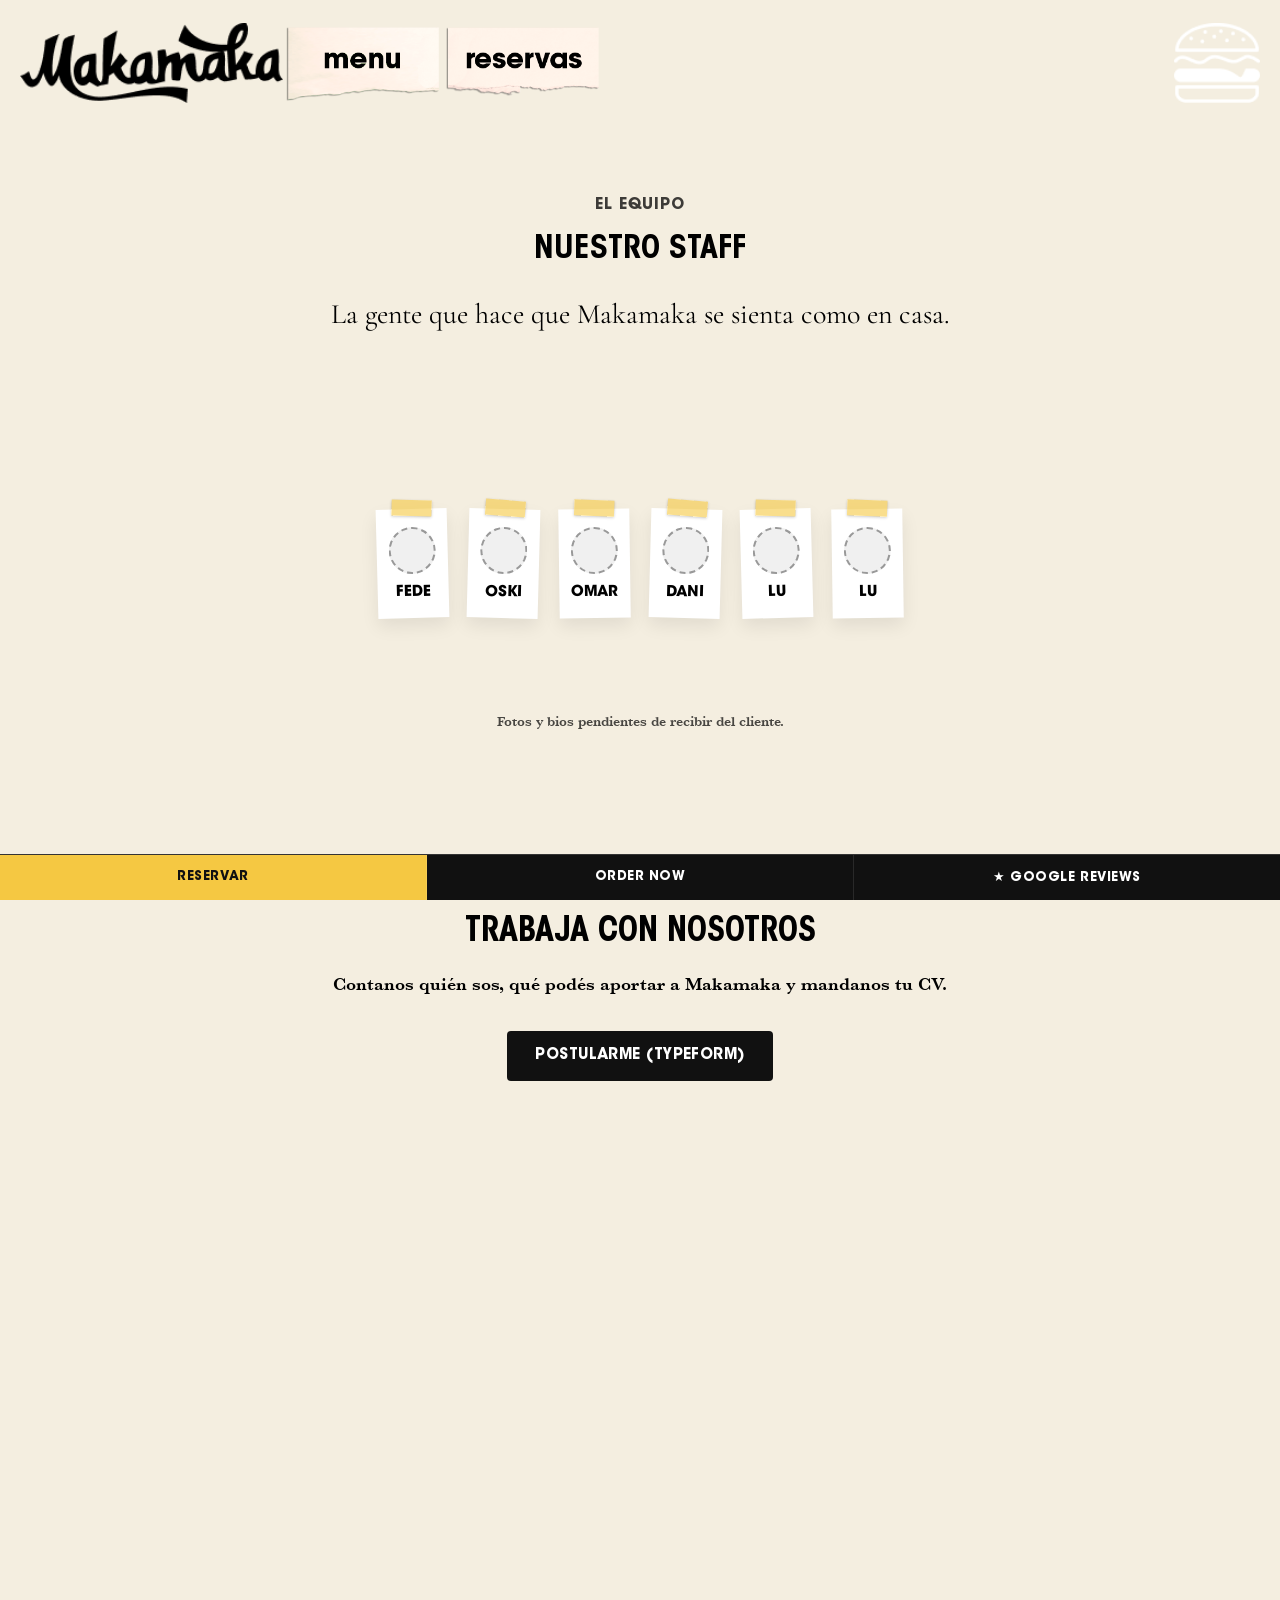
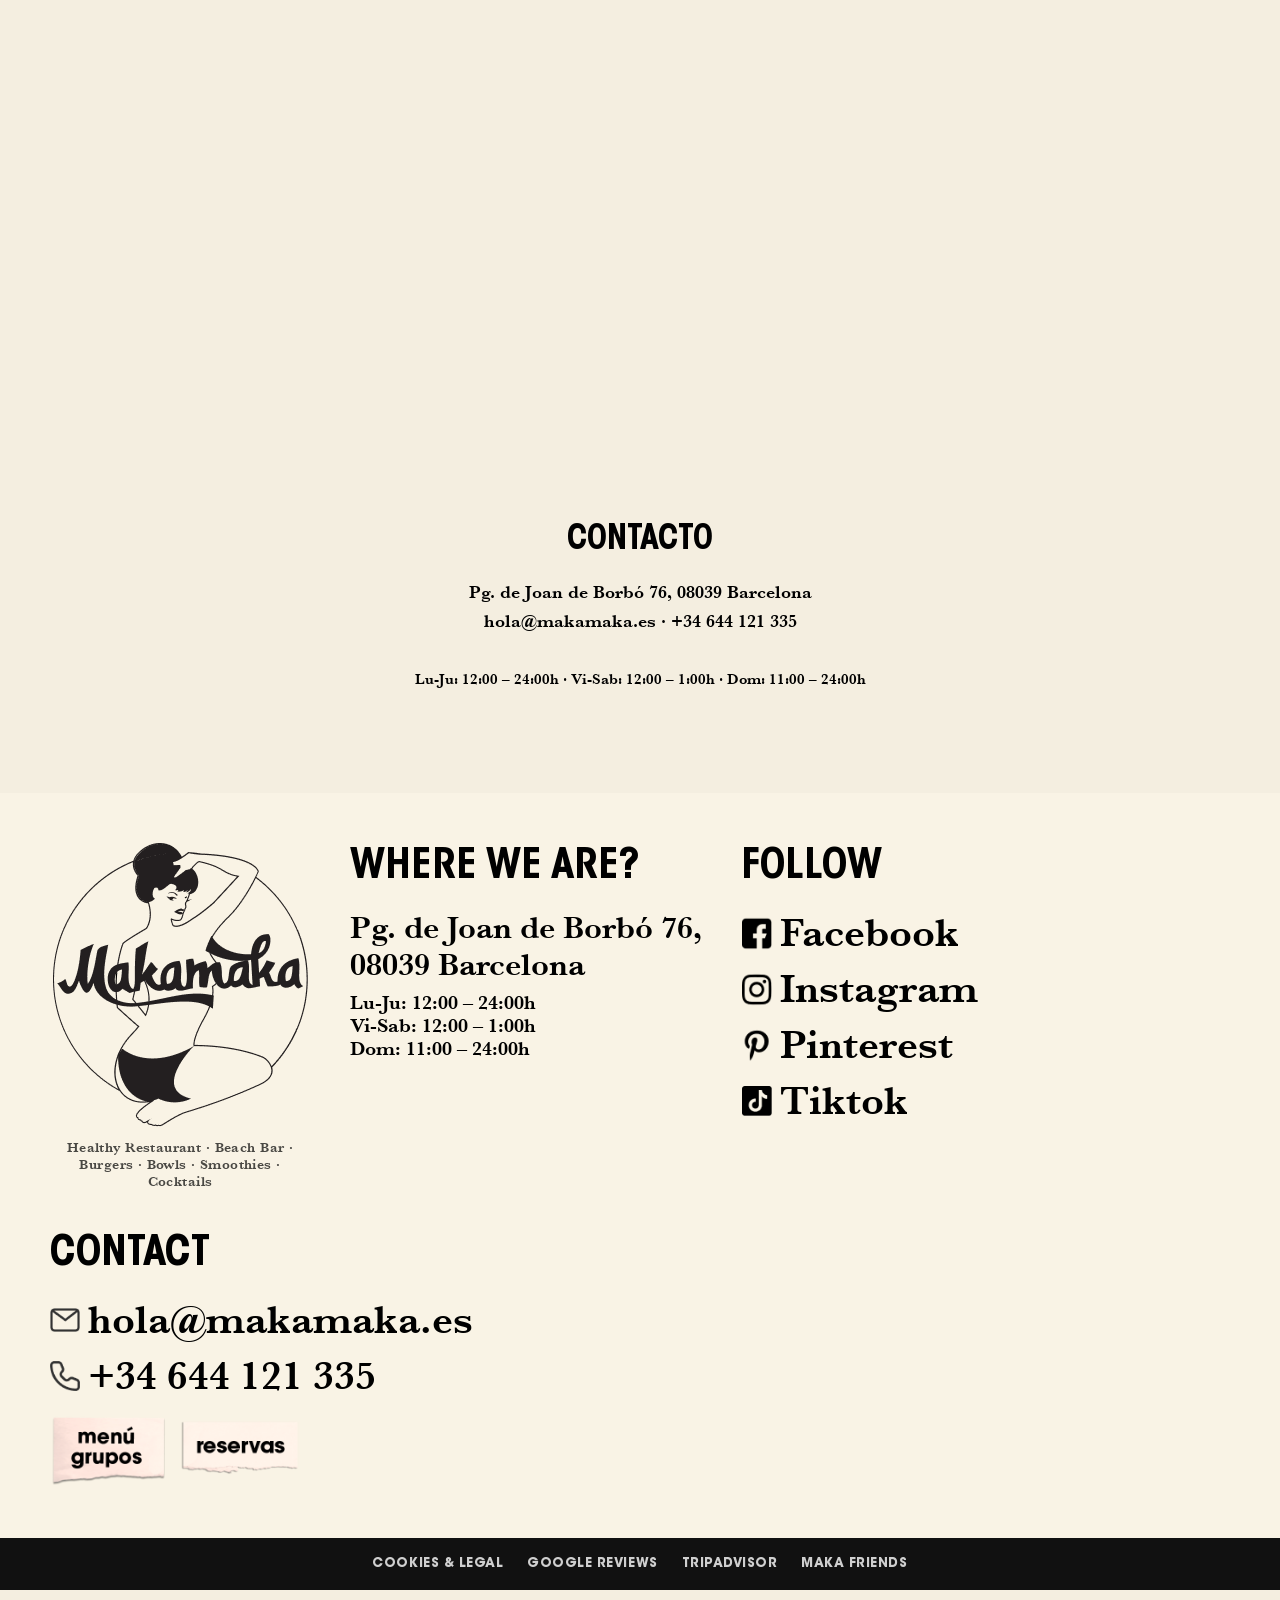
==== institucional/index.html @ 4b8c112d "Reorganiza assets desde estructura WordPress a estructura HTML/CSS/JS plana Renombra y reubica fuent" ====
<!doctype html>
<html lang="es">
<head>
  <meta charset="UTF-8">
  <meta name="viewport" content="width=device-width, initial-scale=1">
  <title>Institucional – Equipo, ubicación y contacto · Makamaka Beach Burger Café</title>
  <meta name="description" content="Conocé al equipo de Makamaka, cómo llegar a nuestro beach bar en la Barceloneta, cómo contactarnos y cómo sumarte al equipo.">
  <meta name="robots" content="index, follow, max-image-preview:large">
  <meta name="theme-color" content="#f5c842">

  <link rel="icon" href="/assets/images/favicon-150.png" sizes="32x32">
  <link rel="icon" href="/assets/images/favicon-300.png" sizes="192x192">
  <link rel="apple-touch-icon" href="/assets/images/favicon-300.png">

  <link rel="stylesheet" href="/assets/fonts/cormorant-garamond.css">
  <link rel="stylesheet" href="/style.css">
</head>

<body class="has-sticky-cta">

  <a href="#main" class="skip-to-content">Ir al contenido principal</a>
  <div id="scroll-progress" role="progressbar" aria-hidden="true"></div>

  <!-- ── HEADER ── -->
  <header class="site-header" id="site-header" role="banner">
    <div class="header-inner">
      <div class="header-left">
        <a href="/" class="header-logo-link" aria-label="Makamaka Beach Burger Café – Inicio">
          <img src="/assets/images/logo-white.png" alt="Makamaka Beach Burger Café" class="invert">
        </a>
        <a href="/menu/menu-5/" class="header-nav-btn desktop-only" aria-label="Ver carta / menú">
          <img src="/assets/images/button-menu.png" alt="Ver carta / menú">
        </a>
        <a href="https://www.covermanager.com/reservation/module_restaurant/restaurante-makamaka/spanish" class="header-nav-btn desktop-only" aria-label="Reservar mesa">
          <img src="/assets/images/button-reservas.png" alt="Reservar mesa">
        </a>
      </div>
      <a href="#" id="open-menu" class="hamburger-btn" aria-label="Abrir menú" aria-controls="off-canvas-menu" aria-expanded="false">
        <img src="/assets/images/icon-hamburger-menu.png" alt="" class="invert">
      </a>
    </div>
  </header>

  <!-- ── OFF-CANVAS MENU ── -->
  <div id="off-canvas-menu" class="off-canvas" aria-hidden="true" aria-label="Menú" aria-modal="true" role="dialog">
    <div class="off-canvas-overlay"></div>
    <div class="off-canvas-content">
      <button id="close-menu" class="off-canvas-close" aria-label="Cerrar menú">
        <svg aria-hidden="true" viewBox="0 0 448 512" xmlns="http://www.w3.org/2000/svg">
          <path d="M416 208H272V64c0-17.67-14.33-32-32-32h-32c-17.67 0-32 14.33-32 32v144H32c-17.67 0-32 14.33-32 32v32c0 17.67 14.33 32 32 32h144v144c0 17.67 14.33 32 32 32h32c17.67 0 32-14.33 32-32V304h144c17.67 0 32-14.33 32-32v-32c0-17.67-14.33-32-32-32z"/>
        </svg>
      </button>

      <a href="/#menu" class="off-canvas-item">
        <img src="/assets/images/icon-menu.png" alt="Menú" class="menu-anim">
      </a>
      <a href="/juego/index.html" class="off-canvas-item other-item">
        <img src="/assets/images/icon-friends.png" alt="Friends & Events">
      </a>
      <a href="#" class="off-canvas-item where-item">
        <img src="/assets/images/icon-where.png" alt="Dónde estamos" class="where-anim">
      </a>
      <a href="https://form.typeform.com/to/Pw3wb1Cf" target="_blank" rel="noopener" class="off-canvas-item other-item">
        <img src="/assets/images/icon-family.png" alt="Únete a la familia">
      </a>
      <a href="#" id="open-video" class="off-canvas-item other-item">
        <img src="/assets/images/icon-camera.png" alt="Ver vídeo">
      </a>

      <nav class="off-canvas-textlinks" aria-label="Más secciones">
        <a href="/#grupos" class="off-canvas-textlink">Grupos</a>
        <a href="/maka-friends/index.html" class="off-canvas-textlink">Maka Friends</a>
        <a href="/maka-friends/index.html#blog" class="off-canvas-textlink">Blog</a>
        <a href="/institucional/index.html" class="off-canvas-textlink">Institucional</a>
        <a href="https://glovoapp.com/es/es/barcelona/" target="_blank" rel="noopener" class="off-canvas-textlink">Order Now</a>
        <span class="off-canvas-textlink is-disabled" aria-disabled="true">Shop (próximamente)</span>
      </nav>
    </div>
  </div>

  <main id="main">

    <!-- ── STAFF ── -->
    <section class="section-intro" id="staff" aria-label="Nuestro staff" style="padding-top:180px;">
      <p class="intro-tagline" style="margin-bottom:1rem;">El equipo</p>
      <h1 class="story-heading" style="margin-bottom:1.5rem;">NUESTRO STAFF</h1>
      <p class="intro-text">La gente que hace que Makamaka se sienta como en casa.</p>
    </section>

    <section class="section-story" aria-label="Fotogalería de staff">
      <div class="staff-grid">
        <div class="staff-card"><div class="staff-photo"></div><strong>Fede</strong></div>
        <div class="staff-card"><div class="staff-photo"></div><strong>Oski</strong></div>
        <div class="staff-card"><div class="staff-photo"></div><strong>Omar</strong></div>
        <div class="staff-card"><div class="staff-photo"></div><strong>Dani</strong></div>
        <div class="staff-card"><div class="staff-photo"></div><strong>Lu</strong></div>
        <div class="staff-card"><div class="staff-photo"></div><strong>Lu</strong></div>
      </div>
      <p class="story-text" style="margin-top:2rem; font-size:14px; opacity:0.7;">Fotos y bios pendientes de recibir del cliente.</p>
    </section>

    <!-- ── TRABAJA CON NOSOTROS ── -->
    <section class="section-grupos" id="trabaja-con-nosotros" aria-label="Trabaja con nosotros">
      <h2 class="grupos-heading">TRABAJA CON NOSOTROS</h2>
      <p class="grupos-text">Contanos quién sos, qué podés aportar a Makamaka y mandanos tu CV.</p>
      <div class="grupos-actions">
        <a href="https://form.typeform.com/to/Pw3wb1Cf" target="_blank" rel="noopener" class="grupos-btn">Postularme (Typeform)</a>
      </div>
    </section>

    <!-- ── LOCALIZACIÓN ── -->
    <a
      class="section-map"
      href="https://maps.app.goo.gl/va5jCDSNcbdHHJvQ6"
      target="_blank"
      rel="noopener"
      aria-label="Ver Makamaka en Google Maps"
    ></a>

    <!-- ── CONTACTO ── -->
    <section class="section-grupos" id="contacto" aria-label="Contacto">
      <h2 class="grupos-heading">CONTACTO</h2>
      <p class="grupos-text">
        Pg. de Joan de Borbó 76, 08039 Barcelona<br>
        hola@makamaka.es · +34 644 121 335
      </p>
      <p class="grupos-text" style="font-size:15px;">
        <b>Lu-Ju:</b> 12:00 – 24:00h · <b>Vi-Sab:</b> 12:00 – 1:00h · <b>Dom:</b> 11:00 – 24:00h
      </p>
    </section>

  </main>

  <!-- ── FOOTER ── -->
  <footer class="site-footer" id="footer" role="contentinfo">
    <div class="footer-logo-col">
      <img src="/assets/images/logo-mobile.png" alt="Makamaka Beach Burger Café" width="255" height="284">
      <p class="footer-tagline">Healthy Restaurant · Beach Bar · Burgers · Bowls · Smoothies · Cocktails</p>
    </div>

    <div class="footer-col">
      <h2 class="footer-heading">WHERE WE ARE?</h2>
      <address class="footer-address" style="font-style:normal;">
        <strong>Pg. de Joan de Borbó 76,<br>08039 Barcelona</strong>
      </address>
      <p class="footer-hours">
        <b>Lu-Ju:</b> 12:00 – 24:00h<br>
        <b>Vi-Sab:</b> 12:00 – 1:00h<br>
        <b>Dom:</b> 11:00 – 24:00h
      </p>
    </div>

    <div class="footer-col">
      <h2 class="footer-heading">FOLLOW</h2>
      <div class="social-link">
        <a href="https://www.facebook.com/MakamakaBcn" target="_blank" rel="noopener">
          <img src="/assets/images/icon-facebook.png" alt="Facebook" width="30"> Facebook
        </a>
      </div>
      <div class="social-link">
        <a href="https://www.instagram.com/makamakabcn/?hl=es" target="_blank" rel="noopener">
          <img src="/assets/images/icon-instagram.png" alt="Instagram" width="30"> Instagram
        </a>
      </div>
      <div class="social-link">
        <a href="https://www.pinterest.es/makamakabarcelona/" target="_blank" rel="noopener">
          <img src="/assets/images/icon-pinterest.png" alt="Pinterest" width="30"> Pinterest
        </a>
      </div>
      <div class="social-link">
        <a href="https://tiktok.com/@makamakabcn" target="_blank" rel="noopener">
          <img src="/assets/images/icon-tiktok.png" alt="TikTok" width="30"> Tiktok
        </a>
      </div>
    </div>

    <div class="footer-col">
      <h2 class="footer-heading">CONTACT</h2>
      <div class="contact-item">
        <img src="/assets/images/icon-mail.png" alt="" width="30"> hola@makamaka.es
      </div>
      <div class="contact-item">
        <img src="/assets/images/icon-phone.png" alt="" width="30"> +34 644 121 335
      </div>
      <div class="footer-cta-row">
        <a href="/assets/docs/menu-grupos-2026-summer.pdf" target="_blank" rel="noopener" aria-label="Menú para grupos">
          <img src="/assets/images/button-group-menu.png" alt="Menú para grupos">
        </a>
        <a href="https://www.covermanager.com/reservation/module_restaurant/restaurante-makamaka/spanish" aria-label="Reservar mesa">
          <img src="/assets/images/button-reservas.png" alt="Reservar mesa">
        </a>
      </div>
    </div>
  </footer>

  <div class="footer-bar">
    <a href="/legal/index.html" class="footer-bar-link">Cookies &amp; Legal</a>
    <a href="https://maps.app.goo.gl/va5jCDSNcbdHHJvQ6" target="_blank" rel="noopener" class="footer-bar-link">Google Reviews</a>
    <a href="https://www.tripadvisor.es/Search?q=Makamaka%20Beach%20Burger%20Cafe%20Barcelona" target="_blank" rel="noopener" class="footer-bar-link">TripAdvisor</a>
    <a href="/maka-friends/index.html" class="footer-bar-link">Maka Friends</a>
  </div>

  <!-- ── VIDEO POPUP ── -->
  <div id="video-popup" class="video-popup" aria-hidden="true" role="dialog" aria-label="Vídeo Makamaka" aria-modal="true">
    <div class="video-popup-overlay"></div>
    <div class="video-popup-content">
      <button id="close-video" class="video-popup-close" aria-label="Cerrar vídeo">×</button>
      <video
        src="/assets/video/intro-clip-mobile.mp4"
        muted
        controls
        controlsList="nodownload"
      ></video>
    </div>
  </div>

  <!-- ── STICKY ACTION BAR ── -->
  <div class="sticky-cta-bar" role="complementary" aria-label="Acciones rápidas">
    <a href="https://www.covermanager.com/reservation/module_restaurant/restaurante-makamaka/spanish" class="sticky-cta-item sticky-cta-primary">Reservar</a>
    <a href="https://glovoapp.com/es/es/barcelona/" target="_blank" rel="noopener" class="sticky-cta-item">Order Now</a>
    <a href="https://maps.app.goo.gl/va5jCDSNcbdHHJvQ6" target="_blank" rel="noopener" class="sticky-cta-item">★ Google Reviews</a>
  </div>

  <script src="https://cdnjs.cloudflare.com/ajax/libs/gsap/3.12.2/gsap.min.js"></script>
  <script src="/main.js"></script>

</body>
</html>
---- assets/fonts/cormorant-garamond.css ----
/* cyrillic-ext */
@font-face {
  font-family: 'Cormorant Garamond';
  font-style: italic;
  font-weight: 300;
  font-display: swap;
  src: url(cormorant-garamond-italic-cyrillic-ext.woff2) format('woff2');
  unicode-range: U+0460-052F, U+1C80-1C8A, U+20B4, U+2DE0-2DFF, U+A640-A69F, U+FE2E-FE2F;
}
/* cyrillic */
@font-face {
  font-family: 'Cormorant Garamond';
  font-style: italic;
  font-weight: 300;
  font-display: swap;
  src: url(cormorant-garamond-italic-cyrillic.woff2) format('woff2');
  unicode-range: U+0301, U+0400-045F, U+0490-0491, U+04B0-04B1, U+2116;
}
/* vietnamese */
@font-face {
  font-family: 'Cormorant Garamond';
  font-style: italic;
  font-weight: 300;
  font-display: swap;
  src: url(cormorant-garamond-italic-vietnamese.woff2) format('woff2');
  unicode-range: U+0102-0103, U+0110-0111, U+0128-0129, U+0168-0169, U+01A0-01A1, U+01AF-01B0, U+0300-0301, U+0303-0304, U+0308-0309, U+0323, U+0329, U+1EA0-1EF9, U+20AB;
}
/* latin-ext */
@font-face {
  font-family: 'Cormorant Garamond';
  font-style: italic;
  font-weight: 300;
  font-display: swap;
  src: url(cormorant-garamond-italic-latin-ext.woff2) format('woff2');
  unicode-range: U+0100-02BA, U+02BD-02C5, U+02C7-02CC, U+02CE-02D7, U+02DD-02FF, U+0304, U+0308, U+0329, U+1D00-1DBF, U+1E00-1E9F, U+1EF2-1EFF, U+2020, U+20A0-20AB, U+20AD-20C0, U+2113, U+2C60-2C7F, U+A720-A7FF;
}
/* latin */
@font-face {
  font-family: 'Cormorant Garamond';
  font-style: italic;
  font-weight: 300;
  font-display: swap;
  src: url(cormorant-garamond-italic-latin.woff2) format('woff2');
  unicode-range: U+0000-00FF, U+0131, U+0152-0153, U+02BB-02BC, U+02C6, U+02DA, U+02DC, U+0304, U+0308, U+0329, U+2000-206F, U+20AC, U+2122, U+2191, U+2193, U+2212, U+2215, U+FEFF, U+FFFD;
}
/* cyrillic-ext */
@font-face {
  font-family: 'Cormorant Garamond';
  font-style: italic;
  font-weight: 400;
  font-display: swap;
  src: url(cormorant-garamond-italic-cyrillic-ext.woff2) format('woff2');
  unicode-range: U+0460-052F, U+1C80-1C8A, U+20B4, U+2DE0-2DFF, U+A640-A69F, U+FE2E-FE2F;
}
/* cyrillic */
@font-face {
  font-family: 'Cormorant Garamond';
  font-style: italic;
  font-weight: 400;
  font-display: swap;
  src: url(cormorant-garamond-italic-cyrillic.woff2) format('woff2');
  unicode-range: U+0301, U+0400-045F, U+0490-0491, U+04B0-04B1, U+2116;
}
/* vietnamese */
@font-face {
  font-family: 'Cormorant Garamond';
  font-style: italic;
  font-weight: 400;
  font-display: swap;
  src: url(cormorant-garamond-italic-vietnamese.woff2) format('woff2');
  unicode-range: U+0102-0103, U+0110-0111, U+0128-0129, U+0168-0169, U+01A0-01A1, U+01AF-01B0, U+0300-0301, U+0303-0304, U+0308-0309, U+0323, U+0329, U+1EA0-1EF9, U+20AB;
}
/* latin-ext */
@font-face {
  font-family: 'Cormorant Garamond';
  font-style: italic;
  font-weight: 400;
  font-display: swap;
  src: url(cormorant-garamond-italic-latin-ext.woff2) format('woff2');
  unicode-range: U+0100-02BA, U+02BD-02C5, U+02C7-02CC, U+02CE-02D7, U+02DD-02FF, U+0304, U+0308, U+0329, U+1D00-1DBF, U+1E00-1E9F, U+1EF2-1EFF, U+2020, U+20A0-20AB, U+20AD-20C0, U+2113, U+2C60-2C7F, U+A720-A7FF;
}
/* latin */
@font-face {
  font-family: 'Cormorant Garamond';
  font-style: italic;
  font-weight: 400;
  font-display: swap;
  src: url(cormorant-garamond-italic-latin.woff2) format('woff2');
  unicode-range: U+0000-00FF, U+0131, U+0152-0153, U+02BB-02BC, U+02C6, U+02DA, U+02DC, U+0304, U+0308, U+0329, U+2000-206F, U+20AC, U+2122, U+2191, U+2193, U+2212, U+2215, U+FEFF, U+FFFD;
}
/* cyrillic-ext */
@font-face {
  font-family: 'Cormorant Garamond';
  font-style: italic;
  font-weight: 500;
  font-display: swap;
  src: url(cormorant-garamond-italic-cyrillic-ext.woff2) format('woff2');
  unicode-range: U+0460-052F, U+1C80-1C8A, U+20B4, U+2DE0-2DFF, U+A640-A69F, U+FE2E-FE2F;
}
/* cyrillic */
@font-face {
  font-family: 'Cormorant Garamond';
  font-style: italic;
  font-weight: 500;
  font-display: swap;
  src: url(cormorant-garamond-italic-cyrillic.woff2) format('woff2');
  unicode-range: U+0301, U+0400-045F, U+0490-0491, U+04B0-04B1, U+2116;
}
/* vietnamese */
@font-face {
  font-family: 'Cormorant Garamond';
  font-style: italic;
  font-weight: 500;
  font-display: swap;
  src: url(cormorant-garamond-italic-vietnamese.woff2) format('woff2');
  unicode-range: U+0102-0103, U+0110-0111, U+0128-0129, U+0168-0169, U+01A0-01A1, U+01AF-01B0, U+0300-0301, U+0303-0304, U+0308-0309, U+0323, U+0329, U+1EA0-1EF9, U+20AB;
}
/* latin-ext */
@font-face {
  font-family: 'Cormorant Garamond';
  font-style: italic;
  font-weight: 500;
  font-display: swap;
  src: url(cormorant-garamond-italic-latin-ext.woff2) format('woff2');
  unicode-range: U+0100-02BA, U+02BD-02C5, U+02C7-02CC, U+02CE-02D7, U+02DD-02FF, U+0304, U+0308, U+0329, U+1D00-1DBF, U+1E00-1E9F, U+1EF2-1EFF, U+2020, U+20A0-20AB, U+20AD-20C0, U+2113, U+2C60-2C7F, U+A720-A7FF;
}
/* latin */
@font-face {
  font-family: 'Cormorant Garamond';
  font-style: italic;
  font-weight: 500;
  font-display: swap;
  src: url(cormorant-garamond-italic-latin.woff2) format('woff2');
  unicode-range: U+0000-00FF, U+0131, U+0152-0153, U+02BB-02BC, U+02C6, U+02DA, U+02DC, U+0304, U+0308, U+0329, U+2000-206F, U+20AC, U+2122, U+2191, U+2193, U+2212, U+2215, U+FEFF, U+FFFD;
}
/* cyrillic-ext */
@font-face {
  font-family: 'Cormorant Garamond';
  font-style: italic;
  font-weight: 600;
  font-display: swap;
  src: url(cormorant-garamond-italic-cyrillic-ext.woff2) format('woff2');
  unicode-range: U+0460-052F, U+1C80-1C8A, U+20B4, U+2DE0-2DFF, U+A640-A69F, U+FE2E-FE2F;
}
/* cyrillic */
@font-face {
  font-family: 'Cormorant Garamond';
  font-style: italic;
  font-weight: 600;
  font-display: swap;
  src: url(cormorant-garamond-italic-cyrillic.woff2) format('woff2');
  unicode-range: U+0301, U+0400-045F, U+0490-0491, U+04B0-04B1, U+2116;
}
/* vietnamese */
@font-face {
  font-family: 'Cormorant Garamond';
  font-style: italic;
  font-weight: 600;
  font-display: swap;
  src: url(cormorant-garamond-italic-vietnamese.woff2) format('woff2');
  unicode-range: U+0102-0103, U+0110-0111, U+0128-0129, U+0168-0169, U+01A0-01A1, U+01AF-01B0, U+0300-0301, U+0303-0304, U+0308-0309, U+0323, U+0329, U+1EA0-1EF9, U+20AB;
}
/* latin-ext */
@font-face {
  font-family: 'Cormorant Garamond';
  font-style: italic;
  font-weight: 600;
  font-display: swap;
  src: url(cormorant-garamond-italic-latin-ext.woff2) format('woff2');
  unicode-range: U+0100-02BA, U+02BD-02C5, U+02C7-02CC, U+02CE-02D7, U+02DD-02FF, U+0304, U+0308, U+0329, U+1D00-1DBF, U+1E00-1E9F, U+1EF2-1EFF, U+2020, U+20A0-20AB, U+20AD-20C0, U+2113, U+2C60-2C7F, U+A720-A7FF;
}
/* latin */
@font-face {
  font-family: 'Cormorant Garamond';
  font-style: italic;
  font-weight: 600;
  font-display: swap;
  src: url(cormorant-garamond-italic-latin.woff2) format('woff2');
  unicode-range: U+0000-00FF, U+0131, U+0152-0153, U+02BB-02BC, U+02C6, U+02DA, U+02DC, U+0304, U+0308, U+0329, U+2000-206F, U+20AC, U+2122, U+2191, U+2193, U+2212, U+2215, U+FEFF, U+FFFD;
}
/* cyrillic-ext */
@font-face {
  font-family: 'Cormorant Garamond';
  font-style: italic;
  font-weight: 700;
  font-display: swap;
  src: url(cormorant-garamond-italic-cyrillic-ext.woff2) format('woff2');
  unicode-range: U+0460-052F, U+1C80-1C8A, U+20B4, U+2DE0-2DFF, U+A640-A69F, U+FE2E-FE2F;
}
/* cyrillic */
@font-face {
  font-family: 'Cormorant Garamond';
  font-style: italic;
  font-weight: 700;
  font-display: swap;
  src: url(cormorant-garamond-italic-cyrillic.woff2) format('woff2');
  unicode-range: U+0301, U+0400-045F, U+0490-0491, U+04B0-04B1, U+2116;
}
/* vietnamese */
@font-face {
  font-family: 'Cormorant Garamond';
  font-style: italic;
  font-weight: 700;
  font-display: swap;
  src: url(cormorant-garamond-italic-vietnamese.woff2) format('woff2');
  unicode-range: U+0102-0103, U+0110-0111, U+0128-0129, U+0168-0169, U+01A0-01A1, U+01AF-01B0, U+0300-0301, U+0303-0304, U+0308-0309, U+0323, U+0329, U+1EA0-1EF9, U+20AB;
}
/* latin-ext */
@font-face {
  font-family: 'Cormorant Garamond';
  font-style: italic;
  font-weight: 700;
  font-display: swap;
  src: url(cormorant-garamond-italic-latin-ext.woff2) format('woff2');
  unicode-range: U+0100-02BA, U+02BD-02C5, U+02C7-02CC, U+02CE-02D7, U+02DD-02FF, U+0304, U+0308, U+0329, U+1D00-1DBF, U+1E00-1E9F, U+1EF2-1EFF, U+2020, U+20A0-20AB, U+20AD-20C0, U+2113, U+2C60-2C7F, U+A720-A7FF;
}
/* latin */
@font-face {
  font-family: 'Cormorant Garamond';
  font-style: italic;
  font-weight: 700;
  font-display: swap;
  src: url(cormorant-garamond-italic-latin.woff2) format('woff2');
  unicode-range: U+0000-00FF, U+0131, U+0152-0153, U+02BB-02BC, U+02C6, U+02DA, U+02DC, U+0304, U+0308, U+0329, U+2000-206F, U+20AC, U+2122, U+2191, U+2193, U+2212, U+2215, U+FEFF, U+FFFD;
}
/* cyrillic-ext */
@font-face {
  font-family: 'Cormorant Garamond';
  font-style: normal;
  font-weight: 300;
  font-display: swap;
  src: url(cormorant-garamond-normal-cyrillic-ext.woff2) format('woff2');
  unicode-range: U+0460-052F, U+1C80-1C8A, U+20B4, U+2DE0-2DFF, U+A640-A69F, U+FE2E-FE2F;
}
/* cyrillic */
@font-face {
  font-family: 'Cormorant Garamond';
  font-style: normal;
  font-weight: 300;
  font-display: swap;
  src: url(cormorant-garamond-normal-cyrillic.woff2) format('woff2');
  unicode-range: U+0301, U+0400-045F, U+0490-0491, U+04B0-04B1, U+2116;
}
/* vietnamese */
@font-face {
  font-family: 'Cormorant Garamond';
  font-style: normal;
  font-weight: 300;
  font-display: swap;
  src: url(cormorant-garamond-normal-vietnamese.woff2) format('woff2');
  unicode-range: U+0102-0103, U+0110-0111, U+0128-0129, U+0168-0169, U+01A0-01A1, U+01AF-01B0, U+0300-0301, U+0303-0304, U+0308-0309, U+0323, U+0329, U+1EA0-1EF9, U+20AB;
}
/* latin-ext */
@font-face {
  font-family: 'Cormorant Garamond';
  font-style: normal;
  font-weight: 300;
  font-display: swap;
  src: url(cormorant-garamond-normal-latin-ext.woff2) format('woff2');
  unicode-range: U+0100-02BA, U+02BD-02C5, U+02C7-02CC, U+02CE-02D7, U+02DD-02FF, U+0304, U+0308, U+0329, U+1D00-1DBF, U+1E00-1E9F, U+1EF2-1EFF, U+2020, U+20A0-20AB, U+20AD-20C0, U+2113, U+2C60-2C7F, U+A720-A7FF;
}
/* latin */
@font-face {
  font-family: 'Cormorant Garamond';
  font-style: normal;
  font-weight: 300;
  font-display: swap;
  src: url(cormorant-garamond-normal-latin.woff2) format('woff2');
  unicode-range: U+0000-00FF, U+0131, U+0152-0153, U+02BB-02BC, U+02C6, U+02DA, U+02DC, U+0304, U+0308, U+0329, U+2000-206F, U+20AC, U+2122, U+2191, U+2193, U+2212, U+2215, U+FEFF, U+FFFD;
}
/* cyrillic-ext */
@font-face {
  font-family: 'Cormorant Garamond';
  font-style: normal;
  font-weight: 400;
  font-display: swap;
  src: url(cormorant-garamond-normal-cyrillic-ext.woff2) format('woff2');
  unicode-range: U+0460-052F, U+1C80-1C8A, U+20B4, U+2DE0-2DFF, U+A640-A69F, U+FE2E-FE2F;
}
/* cyrillic */
@font-face {
  font-family: 'Cormorant Garamond';
  font-style: normal;
  font-weight: 400;
  font-display: swap;
  src: url(cormorant-garamond-normal-cyrillic.woff2) format('woff2');
  unicode-range: U+0301, U+0400-045F, U+0490-0491, U+04B0-04B1, U+2116;
}
/* vietnamese */
@font-face {
  font-family: 'Cormorant Garamond';
  font-style: normal;
  font-weight: 400;
  font-display: swap;
  src: url(cormorant-garamond-normal-vietnamese.woff2) format('woff2');
  unicode-range: U+0102-0103, U+0110-0111, U+0128-0129, U+0168-0169, U+01A0-01A1, U+01AF-01B0, U+0300-0301, U+0303-0304, U+0308-0309, U+0323, U+0329, U+1EA0-1EF9, U+20AB;
}
/* latin-ext */
@font-face {
  font-family: 'Cormorant Garamond';
  font-style: normal;
  font-weight: 400;
  font-display: swap;
  src: url(cormorant-garamond-normal-latin-ext.woff2) format('woff2');
  unicode-range: U+0100-02BA, U+02BD-02C5, U+02C7-02CC, U+02CE-02D7, U+02DD-02FF, U+0304, U+0308, U+0329, U+1D00-1DBF, U+1E00-1E9F, U+1EF2-1EFF, U+2020, U+20A0-20AB, U+20AD-20C0, U+2113, U+2C60-2C7F, U+A720-A7FF;
}
/* latin */
@font-face {
  font-family: 'Cormorant Garamond';
  font-style: normal;
  font-weight: 400;
  font-display: swap;
  src: url(cormorant-garamond-normal-latin.woff2) format('woff2');
  unicode-range: U+0000-00FF, U+0131, U+0152-0153, U+02BB-02BC, U+02C6, U+02DA, U+02DC, U+0304, U+0308, U+0329, U+2000-206F, U+20AC, U+2122, U+2191, U+2193, U+2212, U+2215, U+FEFF, U+FFFD;
}
/* cyrillic-ext */
@font-face {
  font-family: 'Cormorant Garamond';
  font-style: normal;
  font-weight: 500;
  font-display: swap;
  src: url(cormorant-garamond-normal-cyrillic-ext.woff2) format('woff2');
  unicode-range: U+0460-052F, U+1C80-1C8A, U+20B4, U+2DE0-2DFF, U+A640-A69F, U+FE2E-FE2F;
}
/* cyrillic */
@font-face {
  font-family: 'Cormorant Garamond';
  font-style: normal;
  font-weight: 500;
  font-display: swap;
  src: url(cormorant-garamond-normal-cyrillic.woff2) format('woff2');
  unicode-range: U+0301, U+0400-045F, U+0490-0491, U+04B0-04B1, U+2116;
}
/* vietnamese */
@font-face {
  font-family: 'Cormorant Garamond';
  font-style: normal;
  font-weight: 500;
  font-display: swap;
  src: url(cormorant-garamond-normal-vietnamese.woff2) format('woff2');
  unicode-range: U+0102-0103, U+0110-0111, U+0128-0129, U+0168-0169, U+01A0-01A1, U+01AF-01B0, U+0300-0301, U+0303-0304, U+0308-0309, U+0323, U+0329, U+1EA0-1EF9, U+20AB;
}
/* latin-ext */
@font-face {
  font-family: 'Cormorant Garamond';
  font-style: normal;
  font-weight: 500;
  font-display: swap;
  src: url(cormorant-garamond-normal-latin-ext.woff2) format('woff2');
  unicode-range: U+0100-02BA, U+02BD-02C5, U+02C7-02CC, U+02CE-02D7, U+02DD-02FF, U+0304, U+0308, U+0329, U+1D00-1DBF, U+1E00-1E9F, U+1EF2-1EFF, U+2020, U+20A0-20AB, U+20AD-20C0, U+2113, U+2C60-2C7F, U+A720-A7FF;
}
/* latin */
@font-face {
  font-family: 'Cormorant Garamond';
  font-style: normal;
  font-weight: 500;
  font-display: swap;
  src: url(cormorant-garamond-normal-latin.woff2) format('woff2');
  unicode-range: U+0000-00FF, U+0131, U+0152-0153, U+02BB-02BC, U+02C6, U+02DA, U+02DC, U+0304, U+0308, U+0329, U+2000-206F, U+20AC, U+2122, U+2191, U+2193, U+2212, U+2215, U+FEFF, U+FFFD;
}
/* cyrillic-ext */
@font-face {
  font-family: 'Cormorant Garamond';
  font-style: normal;
  font-weight: 600;
  font-display: swap;
  src: url(cormorant-garamond-normal-cyrillic-ext.woff2) format('woff2');
  unicode-range: U+0460-052F, U+1C80-1C8A, U+20B4, U+2DE0-2DFF, U+A640-A69F, U+FE2E-FE2F;
}
/* cyrillic */
@font-face {
  font-family: 'Cormorant Garamond';
  font-style: normal;
  font-weight: 600;
  font-display: swap;
  src: url(cormorant-garamond-normal-cyrillic.woff2) format('woff2');
  unicode-range: U+0301, U+0400-045F, U+0490-0491, U+04B0-04B1, U+2116;
}
/* vietnamese */
@font-face {
  font-family: 'Cormorant Garamond';
  font-style: normal;
  font-weight: 600;
  font-display: swap;
  src: url(cormorant-garamond-normal-vietnamese.woff2) format('woff2');
  unicode-range: U+0102-0103, U+0110-0111, U+0128-0129, U+0168-0169, U+01A0-01A1, U+01AF-01B0, U+0300-0301, U+0303-0304, U+0308-0309, U+0323, U+0329, U+1EA0-1EF9, U+20AB;
}
/* latin-ext */
@font-face {
  font-family: 'Cormorant Garamond';
  font-style: normal;
  font-weight: 600;
  font-display: swap;
  src: url(cormorant-garamond-normal-latin-ext.woff2) format('woff2');
  unicode-range: U+0100-02BA, U+02BD-02C5, U+02C7-02CC, U+02CE-02D7, U+02DD-02FF, U+0304, U+0308, U+0329, U+1D00-1DBF, U+1E00-1E9F, U+1EF2-1EFF, U+2020, U+20A0-20AB, U+20AD-20C0, U+2113, U+2C60-2C7F, U+A720-A7FF;
}
/* latin */
@font-face {
  font-family: 'Cormorant Garamond';
  font-style: normal;
  font-weight: 600;
  font-display: swap;
  src: url(cormorant-garamond-normal-latin.woff2) format('woff2');
  unicode-range: U+0000-00FF, U+0131, U+0152-0153, U+02BB-02BC, U+02C6, U+02DA, U+02DC, U+0304, U+0308, U+0329, U+2000-206F, U+20AC, U+2122, U+2191, U+2193, U+2212, U+2215, U+FEFF, U+FFFD;
}
/* cyrillic-ext */
@font-face {
  font-family: 'Cormorant Garamond';
  font-style: normal;
  font-weight: 700;
  font-display: swap;
  src: url(cormorant-garamond-normal-cyrillic-ext.woff2) format('woff2');
  unicode-range: U+0460-052F, U+1C80-1C8A, U+20B4, U+2DE0-2DFF, U+A640-A69F, U+FE2E-FE2F;
}
/* cyrillic */
@font-face {
  font-family: 'Cormorant Garamond';
  font-style: normal;
  font-weight: 700;
  font-display: swap;
  src: url(cormorant-garamond-normal-cyrillic.woff2) format('woff2');
  unicode-range: U+0301, U+0400-045F, U+0490-0491, U+04B0-04B1, U+2116;
}
/* vietnamese */
@font-face {
  font-family: 'Cormorant Garamond';
  font-style: normal;
  font-weight: 700;
  font-display: swap;
  src: url(cormorant-garamond-normal-vietnamese.woff2) format('woff2');
  unicode-range: U+0102-0103, U+0110-0111, U+0128-0129, U+0168-0169, U+01A0-01A1, U+01AF-01B0, U+0300-0301, U+0303-0304, U+0308-0309, U+0323, U+0329, U+1EA0-1EF9, U+20AB;
}
/* latin-ext */
@font-face {
  font-family: 'Cormorant Garamond';
  font-style: normal;
  font-weight: 700;
  font-display: swap;
  src: url(cormorant-garamond-normal-latin-ext.woff2) format('woff2');
  unicode-range: U+0100-02BA, U+02BD-02C5, U+02C7-02CC, U+02CE-02D7, U+02DD-02FF, U+0304, U+0308, U+0329, U+1D00-1DBF, U+1E00-1E9F, U+1EF2-1EFF, U+2020, U+20A0-20AB, U+20AD-20C0, U+2113, U+2C60-2C7F, U+A720-A7FF;
}
/* latin */
@font-face {
  font-family: 'Cormorant Garamond';
  font-style: normal;
  font-weight: 700;
  font-display: swap;
  src: url(cormorant-garamond-normal-latin.woff2) format('woff2');
  unicode-range: U+0000-00FF, U+0131, U+0152-0153, U+02BB-02BC, U+02C6, U+02DA, U+02DC, U+0304, U+0308, U+0329, U+2000-206F, U+20AC, U+2122, U+2191, U+2193, U+2212, U+2215, U+FEFF, U+FFFD;
}
---- style.css ----
/* ================================================
   MAKAMAKA Beach Burger Café – Stylesheet
   ================================================ */

/* ── FONTS ── */
@font-face {
  font-family: 'baskerville';
  src: url('/assets/fonts/baskerville-semibold.woff2') format('woff2');
  font-weight: 600;
  font-style: normal;
  font-display: swap;
}
@font-face {
  font-family: 'ITCC';
  src: url('/assets/fonts/itc-avant-garde-gothic-bold-condensed.woff2') format('woff2');
  font-weight: bold;
  font-style: normal;
  font-display: swap;
}
@font-face {
  font-family: 'ITC';
  src: url('/assets/fonts/itc-avant-garde-gothic-bold.woff2') format('woff2');
  font-weight: bold;
  font-style: normal;
  font-display: swap;
}

/* ── VARIABLES ── */
:root {
  --color-bg: #F4EEE0;
  --color-footer-bg: #F9F3E5;
  --color-accent: #f5c842;
  --header-height: 120px;
}

/* ── BASE / RESET ── */
*, *::before, *::after {
  box-sizing: border-box;
  margin: 0;
  padding: 0;
}
html {
  scroll-behavior: smooth;
  overflow-x: hidden;
}
body {
  background-color: var(--color-bg);
  overflow-x: hidden;
  font-family: 'baskerville', sans-serif;
}
img {
  max-width: 100%;
  display: block;
}
a {
  text-decoration: none;
  color: inherit;
}

/* ── CUSTOM CURSORS ── */
body, span {
  cursor: url('/assets/images/cursor-hand-small.png') 16 0, auto;
}
a,
button,
input[type="submit"],
input[type="button"],
input[type="reset"],
select,
textarea,
label,
[role="button"],
.clickable {
  cursor: url('/assets/images/cursor-hand-black.png') 16 0, auto;
}
.grab,
[draggable="true"] {
  cursor: url('/assets/images/cursor-grab.png') 16 0, grab;
}

/* ── ACCESSIBILITY ── */
.skip-to-content {
  position: absolute;
  top: -100%;
  left: 1rem;
  z-index: 999999;
  background: #000;
  color: #fff;
  padding: 0.75rem 1.5rem;
  font-family: 'ITC', sans-serif;
  font-size: 1rem;
  text-decoration: none;
  border-radius: 0 0 8px 8px;
  transition: top 0.2s ease;
}
.skip-to-content:focus {
  top: 0;
}
*:focus-visible {
  outline: 3px solid var(--color-accent);
  outline-offset: 3px;
}
*:focus:not(:focus-visible) {
  outline: none;
}

/* ── SCROLL PROGRESS BAR ── */
#scroll-progress {
  position: fixed;
  top: 0;
  left: 0;
  width: 0%;
  height: 3px;
  background: linear-gradient(to right, #f5c842, #e8884a);
  z-index: 9999999;
  transition: width 0.1s linear;
  pointer-events: none;
}

/* ── UTILITY ── */
.invert { filter: invert(1); }
.desktop-only { display: block; }
.mobile-only  { display: none; }

/* ── HEADER ── */
.site-header {
  position: fixed;
  top: 0;
  left: 0;
  right: 0;
  z-index: 999;
  transition: background 0.3s ease, backdrop-filter 0.3s ease;
}
.site-header.is-scrolled {
  background: rgba(0, 0, 0, 0.85);
  backdrop-filter: blur(8px);
}
.header-inner {
  display: flex;
  flex-direction: row;
  justify-content: space-between;
  align-items: center;
  padding: 20px;
}
.header-left {
  display: flex;
  flex-direction: row;
  align-items: center;
  gap: 0;
}
.header-logo-link img {
  height: 80px;
  width: auto;
}
.header-nav-btn {
  display: block;
}
.header-nav-btn img {
  width: 160px;
  height: 85px;
  object-fit: contain;
  transition: transform 0.25s cubic-bezier(0.34, 1.56, 0.64, 1), filter 0.25s ease;
}
.header-nav-btn:hover img {
  transform: scale(1.04) translateY(-2px);
  filter: brightness(1.05);
}
.header-nav-btn:active img {
  transform: scale(0.98);
}
.hamburger-btn {
  display: block;
}
.hamburger-btn img {
  height: 80px;
  width: auto;
}

/* ── OFF-CANVAS MENU ── */
.off-canvas {
  position: fixed;
  inset: 0;
  z-index: 9999;
  visibility: hidden;
  pointer-events: none;
}
.off-canvas.is-open {
  visibility: visible;
  pointer-events: auto;
}
.off-canvas-overlay {
  position: absolute;
  inset: 0;
  background: rgba(0, 0, 0, 0.8);
  opacity: 0;
  transition: opacity 0.3s ease;
}
.off-canvas.is-open .off-canvas-overlay {
  opacity: 1;
}
.off-canvas-content {
  position: absolute;
  inset: 0;
  background-image: url('/assets/images/off-canvas-background.gif');
  background-size: cover;
  display: flex;
  flex-wrap: wrap;
  justify-content: center;
  align-items: center;
  gap: 14%;
  padding: 60px 40px;
  overflow: auto;
  transform: translateY(-100%);
  transition: transform 0.35s ease;
}
.off-canvas.is-open .off-canvas-content {
  transform: translateY(0);
}
.off-canvas-close {
  position: absolute;
  top: 50px;
  right: 50px;
  background: none;
  border: none;
  cursor: url('/assets/images/cursor-hand-black.png') 16 0, pointer;
  z-index: 10;
}
.off-canvas-close svg {
  width: 40px;
  height: 40px;
  fill: white;
  transform: rotate(45deg);
}
.off-canvas-item {
  display: block;
  width: 30%;
  max-width: 30%;
  transition: opacity 0.2s ease;
}
.off-canvas-item img {
  width: 100%;
  height: auto;
}
.off-canvas-item.where-item {
  width: 20%;
  max-width: 20%;
}
.off-canvas-textlinks {
  width: 100%;
  display: flex;
  flex-wrap: wrap;
  justify-content: center;
  gap: 1.5rem 2.5rem;
  margin-top: 20px;
  padding-top: 20px;
  border-top: 1px solid rgba(255, 255, 255, 0.3);
}
.off-canvas-textlink {
  font-family: 'ITC', sans-serif;
  font-size: 1.1rem;
  text-transform: uppercase;
  letter-spacing: 0.04em;
  color: #fff;
  transition: opacity 0.2s ease;
}
.off-canvas-textlink:hover {
  opacity: 0.7;
}
.off-canvas-textlink.is-disabled {
  opacity: 0.4;
  cursor: default;
}

/* Off-canvas animations */
@keyframes rotar {
  from { transform: rotate(0deg); }
  to   { transform: rotate(360deg); }
}
@keyframes respirar {
  0%, 100% { transform: scale(1); }
  50%       { transform: scale(1.1); }
}
@keyframes parpadeo {
  0%, 100% { opacity: 1; }
  50%       { opacity: 0; }
}
.menu-anim   { animation: respirar 3s ease-in-out infinite; }
.where-anim  { animation: rotar 4s linear infinite; }
.parpadeando { animation: parpadeo 1s ease-in-out; }

/* ── WELCOME SCREEN ── */
#welcome-screen {
  position: fixed;
  z-index: 99999;
  inset: 0;
  background-image: url('/assets/images/welcome-background.jpg');
  background-size: cover;
  background-position: center;
  display: none;
  justify-content: center;
  align-items: center;
}
.welcome-overlay {
  position: relative;
  height: 100%;
  width: 100%;
  background: rgba(0, 0, 0, 0.8);
  display: flex;
  flex-direction: column;
  justify-content: center;
  align-items: center;
  text-align: center;
}
.welcome-logo {
  position: absolute;
  top: 5vh;
  height: 8%;
  width: auto;
}
.welcome-message {
  width: 80%;
  color: rgb(249, 243, 229);
  font-size: 6vh;
  font-family: Garamond, serif;
  font-weight: 500;
}
.welcome-buttons {
  display: flex;
  gap: 1.5vw;
  margin-top: 5vh;
}
.welcome-buttons button {
  padding: 1vh 2vw;
  font-size: 1.5rem;
  background: white;
  border: none;
  border-radius: 8px;
  transition: background 0.2s ease, transform 0.15s ease, box-shadow 0.2s ease;
  font-family: 'baskerville', sans-serif;
  cursor: url('/assets/images/cursor-hand-black.png') 16 0, pointer;
}
.welcome-buttons button:hover {
  background: #ddd;
  transform: translateY(-2px);
  box-shadow: 0 8px 20px rgba(0, 0, 0, 0.25);
}
.welcome-buttons button:active {
  transform: translateY(0);
}
.welcome-buttons a {
  text-decoration: none;
  color: black;
  font-family: 'baskerville', sans-serif;
}

/* ── HERO ── */
.section-hero {
  position: relative;
  min-height: 100vh;
  display: flex;
  flex-direction: column;
  justify-content: center;
  align-items: center;
  background-image: url('/assets/images/hero-banner.jpg');
  background-position: center center;
  background-size: cover;
  margin-top: -180px;
  padding-top: 180px;
  transition: background-image 0.1s ease;
}
.hero-mobile-btns {
  display: none;
  flex-direction: row;
  justify-content: center;
  align-items: center;
  gap: 20px;
  margin-bottom: 40px;
}
.hero-mobile-btns img {
  width: 160px;
  height: 85px;
  object-fit: contain;
}
.words-grid {
  display: flex;
  flex-direction: column;
  align-items: center;
  justify-content: center;
  gap: 2rem;
  position: relative;
  z-index: 1;
}
.words-row {
  display: flex;
  gap: 2rem;
  justify-content: center;
}
.word-item {
  font-size: 8vw;
  font-family: 'ITC', sans-serif;
  text-transform: uppercase;
  line-height: 1.1;
  color: white;
  -webkit-text-stroke: 2.5px black;
  transition: opacity 0.3s ease;
  cursor: url('/assets/images/cursor-hand-black.png') 16 0, pointer;
}
.words-grid:hover .word-item { opacity: 0.3; }
.word-item:hover { opacity: 1 !important; }

/* ── MARQUEE STRIPS (paper textures) ── */
.marquee-strip {
  position: relative;
  min-height: 100px;
  display: flex;
  flex-direction: column;
  justify-content: flex-end;
  margin-top: -30px;
  margin-bottom: -10px;
  z-index: 1;
  overflow: hidden;
}
.tira-01 {
  background-image: url('/assets/images/paper-strip-1.png');
}
.tira-02 {
  background-image: url('/assets/images/paper-strip-2.png');
}
.marquee-strip-center {
  justify-content: center;
}

/* ── MARQUEE ANIMATION (shared) ── */
.marquee-container {
  overflow: hidden;
  white-space: nowrap;
  width: 100%;
  padding: 1rem 0;
}
.marquee-container.imagenes {
  padding: 4rem 0;
}
.marquee {
  display: flex;
  align-items: center;
  width: max-content;
  gap: 2rem;
}
.marquee-container.textow .marquee {
  color: white;
  font-size: 2rem;
  font-family: 'ITC', sans-serif;
}
.marquee-container.texto .marquee {
  color: black;
  font-size: 2rem;
  font-family: 'baskerville', sans-serif;
}
.marquee-content {
  white-space: nowrap;
  font-weight: bold;
  text-transform: uppercase;
}
.texto .marquee-content {
  font-family: 'baskerville', sans-serif;
}
@media (prefers-reduced-motion: reduce) {
  .marquee { animation: none !important; }
}

/* ── ABOUT / INTRO ── */
.section-intro {
  max-width: 900px;
  margin: 0 auto;
  padding: 90px 40px;
  text-align: center;
}
.intro-text {
  font-family: 'Cormorant Garamond', serif;
  font-size: 28px;
  line-height: 1.5;
  color: #000;
  margin-bottom: 1.5rem;
}
.intro-tagline {
  font-family: 'ITC', sans-serif;
  font-size: 16px;
  letter-spacing: 0.05em;
  text-transform: uppercase;
  color: #000;
  opacity: 0.75;
  margin-top: 1rem;
}

/* ── OUR STORY / MISSION / HABIT ── */
.section-story {
  max-width: 1000px;
  margin: 0 auto;
  padding: 60px 40px 90px;
  display: flex;
  flex-direction: column;
  gap: 60px;
}
.story-heading {
  font-family: 'ITCC', sans-serif;
  font-size: 32px;
  font-weight: 600;
  color: #000;
  margin-bottom: 1.2rem;
  text-align: center;
}
.story-text {
  font-family: 'baskerville', sans-serif;
  font-size: 18px;
  line-height: 1.7;
  color: #000;
  max-width: 780px;
  margin: 0 auto 1.2rem;
  text-align: center;
}
.story-tagline {
  font-family: 'ITC', sans-serif;
  font-size: 20px;
  text-transform: uppercase;
  letter-spacing: 0.03em;
  text-align: center;
  color: #000;
  margin-bottom: 1.2rem;
}
.habit-grid {
  list-style: none;
  display: grid;
  grid-template-columns: repeat(5, 1fr);
  gap: 24px;
  text-align: center;
}
.habit-grid.habit-grid-3 {
  grid-template-columns: repeat(3, 1fr);
}
.habit-grid li {
  display: flex;
  flex-direction: column;
  gap: 8px;
  position: relative;
  background: #fff;
  border: 1px solid rgba(0, 0, 0, 0.08);
  border-radius: 2px;
  padding: 24px 16px 18px;
  box-shadow: 0 8px 18px rgba(0, 0, 0, 0.08);
  transform: rotate(-1.5deg);
  transition: transform 0.25s ease, box-shadow 0.25s ease;
}
.habit-grid li:nth-child(2n) { transform: rotate(1.2deg); }
.habit-grid li:nth-child(3n) { transform: rotate(-0.6deg); }
.habit-grid li:hover {
  transform: rotate(0deg) translateY(-4px);
  box-shadow: 0 12px 22px rgba(0, 0, 0, 0.12);
}
.habit-grid li::before {
  content: "";
  position: absolute;
  top: -9px;
  left: 50%;
  width: 46px;
  height: 18px;
  transform: translateX(-50%) rotate(-3deg);
  background: rgba(245, 200, 66, 0.6);
  box-shadow: 0 1px 3px rgba(0, 0, 0, 0.2);
}
.habit-grid strong {
  font-family: 'ITCC', sans-serif;
  font-size: 18px;
  text-transform: uppercase;
  color: #000;
}
.habit-grid span {
  font-family: 'baskerville', sans-serif;
  font-size: 15px;
  line-height: 1.5;
  color: #000;
  opacity: 0.85;
}

/* ── GRUPOS Y EVENTOS ── */
.section-grupos {
  max-width: 800px;
  margin: 0 auto;
  padding: 70px 40px;
  text-align: center;
}
.grupos-heading {
  font-family: 'ITCC', sans-serif;
  font-size: 34px;
  font-weight: 600;
  color: #000;
  margin-bottom: 1rem;
}
.grupos-text {
  font-family: 'baskerville', sans-serif;
  font-size: 18px;
  line-height: 1.6;
  color: #000;
  margin-bottom: 2rem;
}
.grupos-actions {
  display: flex;
  flex-wrap: wrap;
  justify-content: center;
  gap: 16px;
}
.grupos-btn {
  font-family: 'ITC', sans-serif;
  font-size: 15px;
  text-transform: uppercase;
  letter-spacing: 0.03em;
  padding: 16px 28px;
  background: #111;
  color: #fff;
  border-radius: 4px;
  transition: transform 0.2s ease, background 0.2s ease;
}
.grupos-btn:hover {
  transform: translateY(-2px);
  background: #333;
}
.grupos-btn-outline {
  background: transparent;
  color: #111;
  border: 2px solid #111;
}
.grupos-btn-outline:hover {
  background: #111;
  color: #fff;
}

/* ── QR PLACEHOLDER (Maka Friends) ── */
.qr-placeholder {
  width: 200px;
  height: 200px;
  margin: 0 auto 1.5rem;
  display: flex;
  flex-direction: column;
  align-items: center;
  justify-content: center;
  gap: 8px;
  border: 2px dashed #999;
  border-radius: 8px;
  padding: 16px;
  text-align: center;
}
.qr-placeholder span {
  font-family: 'ITC', sans-serif;
  font-size: 15px;
  text-transform: uppercase;
  color: #555;
}
.qr-placeholder small {
  font-family: 'baskerville', sans-serif;
  font-size: 12px;
  color: #888;
  line-height: 1.4;
}

/* ── BLOG GRID (Maka Friends) ── */
.blog-grid {
  display: grid;
  grid-template-columns: repeat(3, 1fr);
  gap: 20px;
  max-width: 780px;
  margin: 2rem auto 0;
}
.blog-card {
  aspect-ratio: 4 / 3;
  display: flex;
  align-items: center;
  justify-content: center;
  border-radius: 8px;
}
.blog-card.is-placeholder {
  border: 2px dashed #999;
  background: rgba(0, 0, 0, 0.03);
}
.blog-card.is-placeholder span {
  font-family: 'ITC', sans-serif;
  font-size: 14px;
  text-transform: uppercase;
  color: #888;
}

/* ── STAFF GRID (Institucional) ── */
.staff-grid {
  display: grid;
  grid-template-columns: repeat(6, 1fr);
  gap: 20px;
  max-width: 900px;
  margin: 0 auto;
}
.staff-card {
  display: flex;
  flex-direction: column;
  align-items: center;
  gap: 10px;
  position: relative;
  background: #fff;
  padding: 18px 12px 16px;
  box-shadow: 0 8px 18px rgba(0, 0, 0, 0.08);
  transform: rotate(-1.5deg);
  transition: transform 0.25s ease, box-shadow 0.25s ease;
}
.staff-card:nth-child(2n) { transform: rotate(1.5deg); }
.staff-card:nth-child(3n) { transform: rotate(-0.8deg); }
.staff-card:hover {
  transform: rotate(0deg) translateY(-4px);
  box-shadow: 0 12px 22px rgba(0, 0, 0, 0.12);
}
.staff-card::before {
  content: "";
  position: absolute;
  top: -9px;
  left: 50%;
  width: 40px;
  height: 16px;
  transform: translateX(-50%) rotate(3deg);
  background: rgba(245, 200, 66, 0.6);
  box-shadow: 0 1px 3px rgba(0, 0, 0, 0.2);
}
.staff-photo {
  width: 100%;
  aspect-ratio: 1;
  border-radius: 50%;
  background: rgba(0, 0, 0, 0.06);
  border: 2px dashed #999;
}
.staff-card strong {
  font-family: 'ITC', sans-serif;
  font-size: 15px;
  text-transform: uppercase;
  color: #000;
}

/* ── CAROUSEL ── */
.section-carousel {
  position: relative;
  overflow: hidden;
}
.section-carousel .swiper-slide img {
  min-width: 100vw;
  width: 100%;
  height: auto;
  display: block;
  transition: transform 0.4s ease;
}
.section-carousel .swiper-slide:hover img {
  transform: scale(1.02);
}

/* ── MAKA FRIENDS ── */
.section-friends {
  min-height: 100vh;
  display: flex;
  flex-direction: column;
  justify-content: center;
  align-items: center;
  background-image: url('/assets/images/friends-section-background.jpg');
  background-position: bottom center;
  background-size: cover;
  padding: 0;
}
.friends-heading {
  font-family: 'ITC', sans-serif;
  font-size: 41px;
  font-weight: 600;
  color: #000;
  text-align: center;
  background-image: url('/assets/images/texture-background.jpg');
  background-position: center center;
  background-size: 100% auto;
  padding: 0;
  margin: 50px 0 0 0;
  line-height: 1.4em;
  letter-spacing: -1.1px;
  word-spacing: 0.2em;
  order: -99999;
}
.zona-juego {
  position: relative;
  width: 100vw;
  height: 100vh;
  overflow: hidden;
  font-family: 'ITC', sans-serif;
  padding: 2rem;
  box-sizing: border-box;
  font-size: 18px;
}
#contenedor-info {
  display: flex;
  flex-direction: column;
  align-content: center;
  align-items: center;
  background: white;
  padding: 50px;
  margin: 20px;
  border: 2px solid black;
  height: 100%;
  overflow-y: auto;
  box-sizing: border-box;
}
#contenedor-info * {
  text-align: center;
  font-family: 'ITC', sans-serif;
}
.lista-benefits {
  list-style: none;
  padding-left: 0;
  font-size: 1.2rem;
  line-height: 1.8;
  color: #222;
}
.lista-benefits li {
  margin-bottom: 1rem;
}
.btn-jugar {
  margin-top: 2rem;
  padding: 0.75rem 2rem;
  font-size: 1.2rem;
  background-color: #111;
  color: white;
  border: none;
  cursor: url('/assets/images/cursor-hand-black.png') 16 0, pointer;
  transition: background 0.3s ease;
  font-family: 'ITC', sans-serif;
}
.btn-jugar:hover { background-color: #333; }
#contenedor-juego {
  display: none;
  position: absolute;
  top: 0;
  left: 0;
  width: 100%;
  height: 100%;
}
#contenedor-juego iframe {
  width: 100%;
  height: 100%;
  border: none;
}
.btn-cerrar {
  position: absolute;
  top: 10px;
  right: 10px;
  background: black;
  color: white;
  border: none;
  padding: 0.5rem 1rem;
  font-size: 1.5rem;
  cursor: url('/assets/images/cursor-hand-black.png') 16 0, pointer;
  z-index: 100;
}

/* ── CASSETTES ── */
.section-cassettes {
  position: relative;
  border-top: 3px solid black;
  border-bottom: 3px solid black;
  background-image: url('/assets/images/tape-deck-background.png');
  background-position: center center;
  background-size: cover;
  cursor: url('/assets/images/cursor-grab.png') 16 0, grab;
}
.playlist-tag {
  position: absolute;
  right: 30px;
  bottom: 40px;
  width: 340px;
  pointer-events: none;
}
.cassette-img {
  width: 25vw;
  height: auto;
  object-fit: contain;
  transition: transform 0.15s ease, filter 0.3s ease;
  pointer-events: auto;
}
.cassette-img:hover {
  filter: drop-shadow(0 6px 12px rgba(0, 0, 0, 0.4));
}

/* ── GALLERY ── */
.section-gallery {
  min-height: 100vh;
  display: flex;
  flex-direction: column;
  align-items: center;
  justify-content: center;
  padding: 50px;
  gap: 50px;
}
.gallery-grid {
  display: flex;
  flex-direction: row;
  flex-wrap: wrap;
  justify-content: space-between;
  gap: 50px 3%;
  width: 100%;
  max-width: 1200px;
}
.gallery-item {
  width: 29%;
  max-width: 29%;
}
.gallery-item img {
  width: 100%;
  height: auto;
  border: 10px solid #fff;
  transition: transform 0.4s ease, filter 0.3s ease;
  display: inline-block;
}
.gallery-item:nth-child(1) img { transform: rotate(-3deg); }
.gallery-item:nth-child(2) img { transform: rotate(2deg); }
.gallery-item:nth-child(3) img { transform: rotate(-1deg); }
.gallery-item:nth-child(4) img { transform: rotate(4deg); }
.gallery-item:nth-child(5) img { transform: rotate(-2deg); }
.gallery-item:nth-child(6) img { transform: rotate(3deg); }
.gallery-item:nth-child(1):hover img { transform: rotate(1deg); }
.gallery-item:nth-child(2):hover img { transform: rotate(-4deg); }
.gallery-item:nth-child(3):hover img { transform: rotate(2deg); }
.gallery-item:nth-child(4):hover img { transform: rotate(-3deg); }
.gallery-item:nth-child(5):hover img { transform: rotate(4deg); }
.gallery-item:nth-child(6):hover img { transform: rotate(-1deg); }
.gallery-item img:hover {
  filter: brightness(1.1) saturate(1.15);
}
.gallery-text {
  max-width: 1200px;
  width: 100%;
  text-align: center;
  font-family: 'Cormorant Garamond', serif;
  font-size: 42px;
  font-weight: 400;
  color: #000;
}
.gallery-text-mobile {
  display: none;
  text-align: center;
  font-family: 'ITC', sans-serif;
  font-size: 42px;
  font-weight: 400;
  color: #000;
}

/* ── MAGNIFIER ── */
.section-magnifier {
  position: relative;
  width: 100vw;
  height: auto;
  overflow: hidden;
}
.imagen-base {
  position: relative;
  width: 100%;
  height: auto;
  object-fit: cover;
  display: block;
  z-index: 1;
}
.imagen-hover {
  position: absolute;
  top: 55px;
  left: 0;
  width: 100%;
  height: 100%;
  object-fit: cover;
  z-index: 2;
  pointer-events: none;
  clip-path: circle(0px at 0 0);
  transition: clip-path 0.1s ease;
}

/* ── MAP ── */
.section-map {
  display: flex;
  min-height: 100vh;
  flex-direction: column;
  background-image: url('/assets/images/map-desktop.png');
  background-position: center center;
  background-size: cover;
  z-index: 7;
}

/* ── FOOTER ── */
.site-footer {
  display: flex;
  flex-direction: row;
  flex-wrap: wrap;
  padding: 50px;
  background-color: var(--color-footer-bg);
  gap: 40px;
  z-index: 10;
  position: relative;
}
.footer-logo-col {
  display: flex;
  flex-direction: column;
  align-items: center;
  justify-content: center;
  gap: 12px;
  padding: 0;
}
.footer-logo-col img {
  width: 255px;
  height: 284px;
  object-fit: contain;
}
.footer-tagline {
  font-family: 'baskerville', sans-serif;
  font-size: 14px;
  letter-spacing: 0.03em;
  text-align: center;
  color: #000;
  opacity: 0.7;
  max-width: 260px;
}
.footer-col {
  display: flex;
  flex-direction: column;
  gap: 8px;
}
.footer-heading {
  font-family: 'ITCC', sans-serif;
  font-size: 42px;
  font-weight: 600;
  color: #000;
  margin-bottom: 8px;
}
.footer-address {
  font-family: 'baskerville', sans-serif;
  font-size: 32px;
  font-weight: 400;
  color: #000;
}
.footer-hours {
  font-family: 'baskerville', sans-serif;
  font-size: 20px;
  font-weight: 400;
  color: #000;
}
.social-link {
  margin: 0;
}
.social-link a {
  display: inline-flex;
  align-items: center;
  gap: 0.5rem;
  font-family: 'baskerville', sans-serif;
  font-size: 41px;
  font-weight: 400;
  color: #000;
  transition: opacity 0.2s ease, transform 0.2s ease;
}
.social-link a:hover {
  opacity: 0.75;
  transform: translateX(3px);
}
.social-link img {
  width: 30px;
  height: auto;
  display: inline-block;
}
.contact-item {
  display: flex;
  align-items: center;
  gap: 0.5rem;
  font-family: 'baskerville', sans-serif;
  font-size: 41px;
  font-weight: 400;
  color: #000;
}
.contact-item img {
  width: 30px;
  height: auto;
  display: inline-block;
}
.footer-cta-row {
  display: flex;
  flex-direction: row;
  flex-wrap: wrap;
  gap: 10px;
  margin-top: 8px;
}
.footer-cta-row img {
  width: 120px;
  height: auto;
  transition: transform 0.25s cubic-bezier(0.34, 1.56, 0.64, 1), filter 0.25s ease;
}
.footer-cta-row a:hover img {
  transform: scale(1.04) translateY(-2px);
  filter: brightness(1.05);
}

/* ── FOOTER BAR ── */
.footer-bar {
  display: flex;
  flex-wrap: wrap;
  justify-content: center;
  gap: 24px;
  padding: 18px;
  background: #111;
}
.footer-bar-link {
  font-family: 'ITC', sans-serif;
  font-size: 13px;
  text-transform: uppercase;
  letter-spacing: 0.04em;
  color: #fff;
  opacity: 0.8;
  transition: opacity 0.2s ease;
}
.footer-bar-link:hover {
  opacity: 1;
}

/* ── STICKY ACTION BAR ── */
.sticky-cta-bar {
  position: fixed;
  bottom: 0;
  left: 0;
  right: 0;
  z-index: 998;
  display: flex;
  background: #111;
  border-top: 1px solid rgba(255, 255, 255, 0.15);
}
.sticky-cta-item {
  flex: 1;
  text-align: center;
  padding: 14px 8px;
  font-family: 'ITC', sans-serif;
  font-size: 13px;
  text-transform: uppercase;
  letter-spacing: 0.04em;
  color: #fff;
  border-right: 1px solid rgba(255, 255, 255, 0.1);
  transition: opacity 0.2s ease;
}
.sticky-cta-item:last-child { border-right: none; }
.sticky-cta-item:hover { opacity: 0.8; }
.sticky-cta-primary {
  background: #f5c842;
  color: #111;
}
body.has-sticky-cta { padding-bottom: 52px; }

/* ── VIDEO POPUP ── */
.video-popup {
  position: fixed;
  inset: 0;
  z-index: 99999;
  display: none;
  justify-content: center;
  align-items: center;
}
.video-popup.is-open {
  display: flex;
}
.video-popup-overlay {
  position: absolute;
  inset: 0;
  background: rgba(0, 0, 0, 0.85);
}
.video-popup-content {
  position: relative;
  z-index: 1;
  max-width: 90vw;
  max-height: 90vh;
}
.video-popup-content video {
  max-width: 100%;
  max-height: 85vh;
  display: block;
}
.video-popup-close {
  position: absolute;
  top: -40px;
  right: 0;
  background: none;
  border: none;
  color: white;
  font-size: 2rem;
  cursor: url('/assets/images/cursor-hand-black.png') 16 0, pointer;
  line-height: 1;
}

/* ── SCROLL FADE-IN ── */
.will-fade {
  opacity: 0;
  transform: translateY(18px);
  transition: opacity 0.55s ease, transform 0.55s ease;
}
.will-fade.in-view {
  opacity: 1;
  transform: translateY(0);
}

/* ── RESPONSIVE: TABLET (≤1024px) ── */
@media (max-width: 1024px) {
  :root { --header-height: 80px; }

  .header-inner { padding: 10px; }
  .header-logo-link img { height: 60px; }
  .hamburger-btn img { height: 60px; }
  .header-left { justify-content: center; }
  .header-nav-btn { display: none; }

  .section-hero {
    justify-content: space-around;
    margin-top: -150px;
    padding-top: 150px;
  }
  .hero-mobile-btns { display: flex; }
  .hero-mobile-btns img { width: 100px; height: 50px; }

  .friends-heading {
    background-size: auto;
    word-spacing: 0;
    margin-top: -5px;
  }
  .friends-heading br { display: none; }

  .section-intro { padding: 60px 24px; }
  .intro-text { font-size: 22px; }

  .section-story { padding: 40px 24px 60px; gap: 40px; }
  .story-heading { font-size: 26px; }
  .story-text { font-size: 16px; }
  .habit-grid, .habit-grid.habit-grid-3 { grid-template-columns: repeat(2, 1fr); }
  .staff-grid { grid-template-columns: repeat(3, 1fr); }

  .section-grupos { padding: 50px 24px; }
  .grupos-heading { font-size: 26px; }

  .gallery-grid { flex-direction: column; align-items: center; }
  .gallery-item { width: 80vw; max-width: 80vw; }
  .gallery-text { font-size: 24px; margin-top: -70px; }
  .gallery-text-mobile { display: block; }
  .section-gallery { flex-direction: column-reverse; }

  .section-map {
    background-image: url('/assets/images/map-mobile.jpg');
    background-size: cover;
  }

  .site-footer {
    flex-direction: column;
    align-items: center;
  }
  .footer-logo-col img { width: 200px; height: 200px; }
  .footer-col { align-items: center; text-align: center; }
  .footer-address { font-size: 20px; }
  .footer-hours { font-size: 16px; }
  .social-link a { font-size: 24px; }
  .contact-item { font-size: 20px; }
  .footer-heading { font-size: 32px; }
  .footer-cta-row { justify-content: center; }

  .off-canvas-close { top: 20px; right: 20px; }
  .off-canvas-item { width: 50%; max-width: 50%; }
  .off-canvas-item.where-item { width: 40%; max-width: 40%; }
}

/* ── MAGNIFIER MOBILE (≤900px) ── */
@media (max-width: 900px) {
  .section-magnifier {
    min-height: 320px;
    height: auto;
  }
  .imagen-base {
    position: absolute;
    top: 0;
    left: 0;
    width: 100%;
    min-height: 320px;
    height: 100%;
    object-fit: cover;
  }
  .imagen-hover {
    min-height: 320px;
    height: 100%;
  }
}

/* ── GALLERY MOBILE ORDER ── */
@media (max-width: 1024px) {
  .gallery-text-mobile { order: -1; }
  .gallery-text { margin-top: -70px; }
}

/* ── RESPONSIVE: MOBILE (≤767px) ── */
@media (max-width: 767px) {
  :root { --header-height: 60px; }

  .header-logo-link img { height: 40px; }
  .hamburger-btn img { height: 40px; }

  .sticky-cta-item { font-size: 11px; padding: 12px 4px; }
  body.has-sticky-cta { padding-bottom: 46px; }

  .section-hero {
    margin-top: -80px;
    padding-top: 80px;
    justify-content: center;
  }
  .hero-mobile-btns img { width: 100px; height: 50px; object-fit: contain; }

  .words-grid { gap: 1rem; }
  .words-row {
    flex-direction: column;
    align-items: center;
    gap: 1rem;
  }
  .word-item {
    font-size: 12vw;
    -webkit-text-stroke: 1px black;
  }

  .friends-heading {
    font-size: clamp(24px, 5vw, 41px);
    background-repeat: repeat-y;
    transform: translateY(21px) scale(0.8);
    line-height: 1em;
  }
  .zona-juego { padding: 10px; }
  #contenedor-info { padding: 10px; border-width: 1px; }
  .lista-benefits { font-size: 0.8em; }

  .cassette-img { width: 50vw; }
  .playlist-tag { display: none; }

  .section-intro { padding: 40px 20px; }
  .intro-text { font-size: 19px; }
  .intro-tagline { font-size: 13px; }

  .habit-grid, .habit-grid.habit-grid-3 { grid-template-columns: 1fr 1fr; gap: 16px; }
  .grupos-actions { flex-direction: column; align-items: stretch; }
  .grupos-btn { text-align: center; }

  .blog-grid { grid-template-columns: 1fr; }
  .staff-grid { grid-template-columns: repeat(2, 1fr); }

  .section-gallery { padding: 20px; }
  .gallery-text { font-size: 24px; margin-top: -30px; }

  .section-magnifier { min-height: 320px; }
  .imagen-base { min-height: 320px; height: auto; object-fit: cover; }
  .imagen-hover { min-height: 320px; }

  .site-footer { padding: 20px; gap: 40px; }
  .footer-heading { font-size: 32px; }

  .welcome-buttons { flex-direction: column; gap: 10px; }
  .welcome-buttons button { padding: 10px 20px; font-size: 1.2rem; }

  #welcome-screen { overscroll-behavior: contain; }

  .off-canvas-content { gap: 6%; padding: 60px 20px 20px; }
  .off-canvas-item { width: 45%; max-width: 45%; }
  .off-canvas-item.where-item { width: 38%; max-width: 38%; }
}

/* ── PRINT STYLES ── */
@media print {
  .site-header,
  #scroll-progress,
  #welcome-screen,
  .off-canvas,
  .video-popup {
    display: none !important;
  }
  .site-footer { break-inside: avoid; }
}
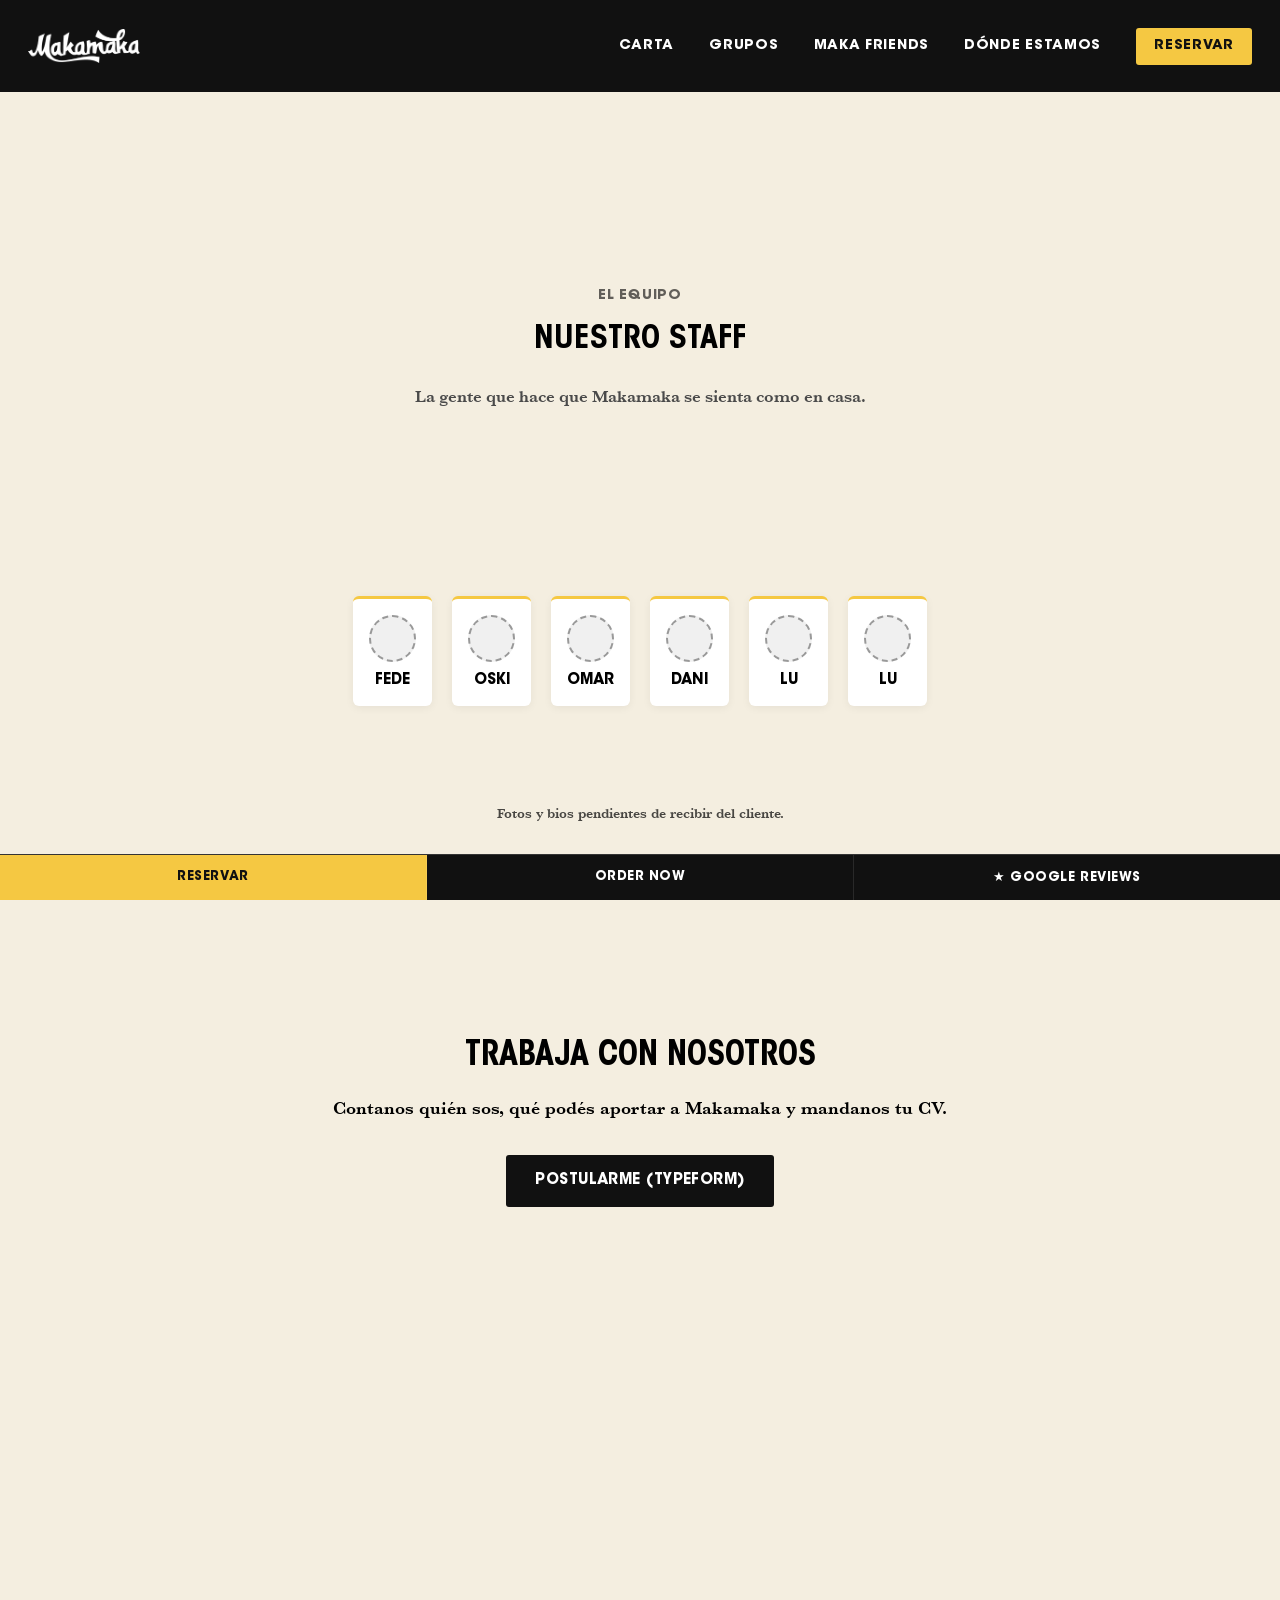
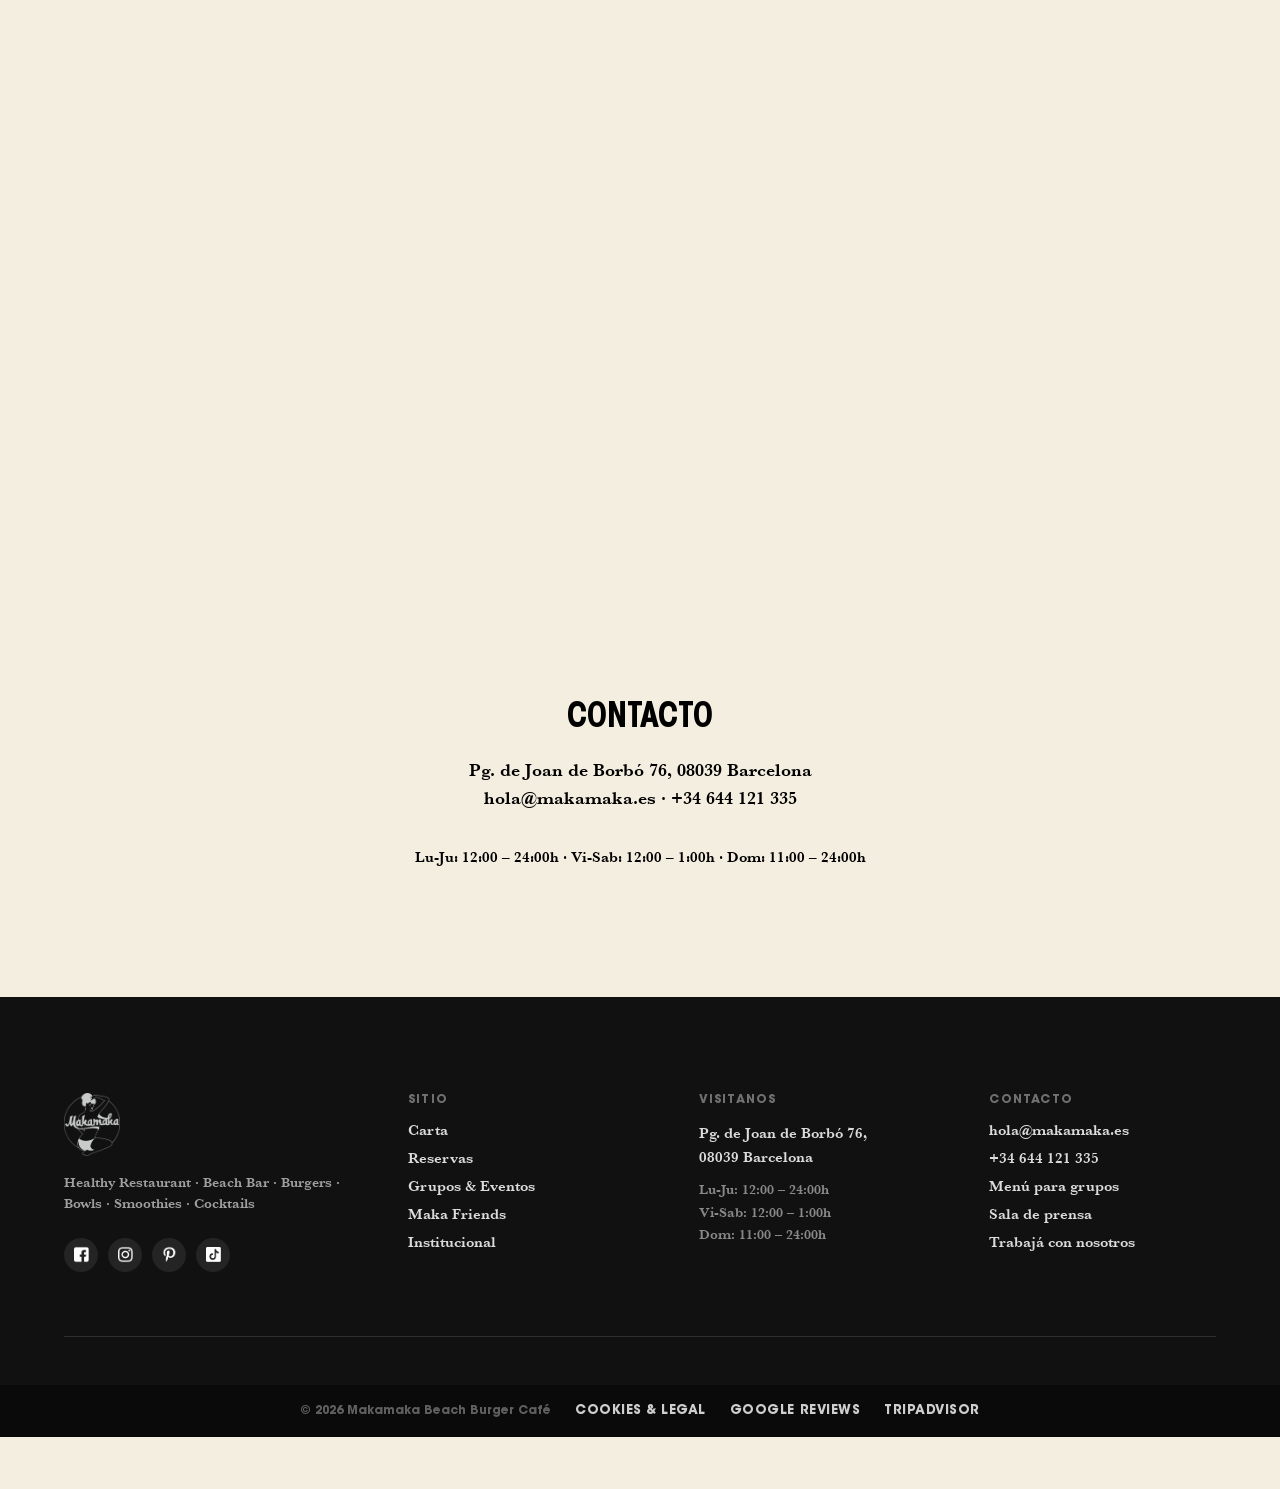
==== commit 960a7bcc: "Rediseña home, footer y navegación; agrega parallax y reestructura ofertas - Header y off-canvas: nu" ====
--- a/institucional/index.html
+++ b/institucional/index.html
@@ -8,12 +8,11 @@
   <meta name="robots" content="index, follow, max-image-preview:large">
   <meta name="theme-color" content="#f5c842">
 
-  <link rel="icon" href="/assets/images/favicon-150.png" sizes="32x32">
-  <link rel="icon" href="/assets/images/favicon-300.png" sizes="192x192">
-  <link rel="apple-touch-icon" href="/assets/images/favicon-300.png">
-
-  <link rel="stylesheet" href="/assets/fonts/cormorant-garamond.css">
-  <link rel="stylesheet" href="/style.css">
+  <link rel="icon" href="../assets/images/favicon-150.png" sizes="32x32">
+  <link rel="icon" href="../assets/images/favicon-300.png" sizes="192x192">
+  <link rel="apple-touch-icon" href="../assets/images/favicon-300.png">
+
+  <link rel="stylesheet" href="../style.css">
 </head>
 
 <body class="has-sticky-cta">
@@ -25,18 +24,19 @@
   <header class="site-header" id="site-header" role="banner">
     <div class="header-inner">
       <div class="header-left">
-        <a href="/" class="header-logo-link" aria-label="Makamaka Beach Burger Café – Inicio">
-          <img src="/assets/images/logo-white.png" alt="Makamaka Beach Burger Café" class="invert">
+        <a href="../" class="header-logo-link" aria-label="Makamaka Beach Burger Café – Inicio">
+          <img src="../assets/images/logo-white.png" alt="Makamaka Beach Burger Café">
         </a>
-        <a href="/menu/menu-5/" class="header-nav-btn desktop-only" aria-label="Ver carta / menú">
-          <img src="/assets/images/button-menu.png" alt="Ver carta / menú">
-        </a>
-        <a href="https://www.covermanager.com/reservation/module_restaurant/restaurante-makamaka/spanish" class="header-nav-btn desktop-only" aria-label="Reservar mesa">
-          <img src="/assets/images/button-reservas.png" alt="Reservar mesa">
-        </a>
-      </div>
+      </div>
+      <nav class="header-nav desktop-only" aria-label="Navegación principal">
+        <a href="../menu/menu-5/" class="header-nav-btn">Carta</a>
+        <a href="../#grupos" class="header-nav-btn">Grupos</a>
+        <a href="../maka-friends/index.html" class="header-nav-btn">Maka Friends</a>
+        <a href="https://maps.app.goo.gl/va5jCDSNcbdHHJvQ6" target="_blank" rel="noopener" class="header-nav-btn">Dónde Estamos</a>
+        <a href="https://www.covermanager.com/reservation/module_restaurant/restaurante-makamaka/spanish" class="header-nav-btn is-primary">Reservar</a>
+      </nav>
       <a href="#" id="open-menu" class="hamburger-btn" aria-label="Abrir menú" aria-controls="off-canvas-menu" aria-expanded="false">
-        <img src="/assets/images/icon-hamburger-menu.png" alt="" class="invert">
+        <span></span><span></span><span></span>
       </a>
     </div>
   </header>
@@ -51,27 +51,19 @@
         </svg>
       </button>
 
-      <a href="/#menu" class="off-canvas-item">
-        <img src="/assets/images/icon-menu.png" alt="Menú" class="menu-anim">
-      </a>
-      <a href="/juego/index.html" class="off-canvas-item other-item">
-        <img src="/assets/images/icon-friends.png" alt="Friends & Events">
-      </a>
-      <a href="#" class="off-canvas-item where-item">
-        <img src="/assets/images/icon-where.png" alt="Dónde estamos" class="where-anim">
-      </a>
-      <a href="https://form.typeform.com/to/Pw3wb1Cf" target="_blank" rel="noopener" class="off-canvas-item other-item">
-        <img src="/assets/images/icon-family.png" alt="Únete a la familia">
-      </a>
-      <a href="#" id="open-video" class="off-canvas-item other-item">
-        <img src="/assets/images/icon-camera.png" alt="Ver vídeo">
-      </a>
+      <nav class="off-canvas-nav" aria-label="Menú principal">
+        <a href="../menu/menu-5/" class="off-canvas-link">Carta</a>
+        <a href="https://www.covermanager.com/reservation/module_restaurant/restaurante-makamaka/spanish" class="off-canvas-link">Reservar</a>
+        <a href="../#grupos" class="off-canvas-link">Grupos</a>
+        <a href="../maka-friends/index.html" class="off-canvas-link">Maka Friends</a>
+        <a href="https://maps.app.goo.gl/va5jCDSNcbdHHJvQ6" target="_blank" rel="noopener" class="off-canvas-link">Dónde Estamos</a>
+      </nav>
 
       <nav class="off-canvas-textlinks" aria-label="Más secciones">
-        <a href="/#grupos" class="off-canvas-textlink">Grupos</a>
-        <a href="/maka-friends/index.html" class="off-canvas-textlink">Maka Friends</a>
-        <a href="/maka-friends/index.html#blog" class="off-canvas-textlink">Blog</a>
-        <a href="/institucional/index.html" class="off-canvas-textlink">Institucional</a>
+        <a href="../institucional/index.html" class="off-canvas-textlink">Institucional</a>
+        <a href="../juego/index.html" class="off-canvas-textlink">Jugar</a>
+        <a href="#" id="open-video" class="off-canvas-textlink">Ver vídeo</a>
+        <a href="https://form.typeform.com/to/Pw3wb1Cf" target="_blank" rel="noopener" class="off-canvas-textlink">Únete al equipo</a>
         <a href="https://glovoapp.com/es/es/barcelona/" target="_blank" rel="noopener" class="off-canvas-textlink">Order Now</a>
         <span class="off-canvas-textlink is-disabled" aria-disabled="true">Shop (próximamente)</span>
       </nav>
@@ -133,71 +125,72 @@
 
   <!-- ── FOOTER ── -->
   <footer class="site-footer" id="footer" role="contentinfo">
-    <div class="footer-logo-col">
-      <img src="/assets/images/logo-mobile.png" alt="Makamaka Beach Burger Café" width="255" height="284">
-      <p class="footer-tagline">Healthy Restaurant · Beach Bar · Burgers · Bowls · Smoothies · Cocktails</p>
-    </div>
-
-    <div class="footer-col">
-      <h2 class="footer-heading">WHERE WE ARE?</h2>
-      <address class="footer-address" style="font-style:normal;">
-        <strong>Pg. de Joan de Borbó 76,<br>08039 Barcelona</strong>
-      </address>
-      <p class="footer-hours">
-        <b>Lu-Ju:</b> 12:00 – 24:00h<br>
-        <b>Vi-Sab:</b> 12:00 – 1:00h<br>
-        <b>Dom:</b> 11:00 – 24:00h
-      </p>
-    </div>
-
-    <div class="footer-col">
-      <h2 class="footer-heading">FOLLOW</h2>
-      <div class="social-link">
-        <a href="https://www.facebook.com/MakamakaBcn" target="_blank" rel="noopener">
-          <img src="/assets/images/icon-facebook.png" alt="Facebook" width="30"> Facebook
-        </a>
-      </div>
-      <div class="social-link">
-        <a href="https://www.instagram.com/makamakabcn/?hl=es" target="_blank" rel="noopener">
-          <img src="/assets/images/icon-instagram.png" alt="Instagram" width="30"> Instagram
-        </a>
-      </div>
-      <div class="social-link">
-        <a href="https://www.pinterest.es/makamakabarcelona/" target="_blank" rel="noopener">
-          <img src="/assets/images/icon-pinterest.png" alt="Pinterest" width="30"> Pinterest
-        </a>
-      </div>
-      <div class="social-link">
-        <a href="https://tiktok.com/@makamakabcn" target="_blank" rel="noopener">
-          <img src="/assets/images/icon-tiktok.png" alt="TikTok" width="30"> Tiktok
-        </a>
-      </div>
-    </div>
-
-    <div class="footer-col">
-      <h2 class="footer-heading">CONTACT</h2>
-      <div class="contact-item">
-        <img src="/assets/images/icon-mail.png" alt="" width="30"> hola@makamaka.es
-      </div>
-      <div class="contact-item">
-        <img src="/assets/images/icon-phone.png" alt="" width="30"> +34 644 121 335
-      </div>
-      <div class="footer-cta-row">
-        <a href="/assets/docs/menu-grupos-2026-summer.pdf" target="_blank" rel="noopener" aria-label="Menú para grupos">
-          <img src="/assets/images/button-group-menu.png" alt="Menú para grupos">
-        </a>
-        <a href="https://www.covermanager.com/reservation/module_restaurant/restaurante-makamaka/spanish" aria-label="Reservar mesa">
-          <img src="/assets/images/button-reservas.png" alt="Reservar mesa">
-        </a>
-      </div>
-    </div>
+
+    <div class="footer-top">
+      <!-- Brand -->
+      <div class="footer-brand">
+        <img src="../assets/images/logo-mobile.png" alt="Makamaka Beach Burger Café" class="footer-logo" width="255" height="284">
+        <p class="footer-tagline">Healthy Restaurant · Beach Bar · Burgers · Bowls · Smoothies · Cocktails</p>
+        <div class="footer-social">
+          <a href="https://www.facebook.com/MakamakaBcn" target="_blank" rel="noopener" aria-label="Facebook">
+            <img src="../assets/images/icon-facebook.png" alt="">
+          </a>
+          <a href="https://www.instagram.com/makamakabcn/?hl=es" target="_blank" rel="noopener" aria-label="Instagram">
+            <img src="../assets/images/icon-instagram.png" alt="">
+          </a>
+          <a href="https://www.pinterest.es/makamakabarcelona/" target="_blank" rel="noopener" aria-label="Pinterest">
+            <img src="../assets/images/icon-pinterest.png" alt="">
+          </a>
+          <a href="https://tiktok.com/@makamakabcn" target="_blank" rel="noopener" aria-label="TikTok">
+            <img src="../assets/images/icon-tiktok.png" alt="">
+          </a>
+        </div>
+      </div>
+
+      <!-- Sitemap -->
+      <div class="footer-col">
+        <h3 class="footer-col-title">Sitio</h3>
+        <nav class="footer-links" aria-label="Enlaces del footer">
+          <a href="../menu/menu-5/">Carta</a>
+          <a href="https://www.covermanager.com/reservation/module_restaurant/restaurante-makamaka/spanish">Reservas</a>
+          <a href="../#grupos">Grupos &amp; Eventos</a>
+          <a href="../maka-friends/index.html">Maka Friends</a>
+          <a href="../institucional/index.html">Institucional</a>
+        </nav>
+      </div>
+
+      <!-- Visit -->
+      <div class="footer-col">
+        <h3 class="footer-col-title">Visitanos</h3>
+        <address class="footer-address">Pg. de Joan de Borbó 76,<br>08039 Barcelona</address>
+        <p class="footer-hours">
+          Lu-Ju: 12:00 – 24:00h<br>
+          Vi-Sab: 12:00 – 1:00h<br>
+          Dom: 11:00 – 24:00h
+        </p>
+      </div>
+
+      <!-- Contact -->
+      <div class="footer-col">
+        <h3 class="footer-col-title">Contacto</h3>
+        <a href="mailto:hola@makamaka.es" class="footer-contact-link">hola@makamaka.es</a>
+        <a href="tel:+34644121335" class="footer-contact-link">+34 644 121 335</a>
+        <nav class="footer-links" aria-label="Más enlaces">
+          <a href="../assets/docs/menu-grupos-2026-summer.pdf" target="_blank" rel="noopener">Menú para grupos</a>
+          <a href="mailto:hola@makamaka.es?subject=Consulta%20de%20prensa">Sala de prensa</a>
+          <a href="https://form.typeform.com/to/Pw3wb1Cf" target="_blank" rel="noopener">Trabajá con nosotros</a>
+        </nav>
+      </div>
+    </div>
+
   </footer>
 
+  <!-- ── FOOTER BAR (legal / reviews) ── -->
   <div class="footer-bar">
-    <a href="/legal/index.html" class="footer-bar-link">Cookies &amp; Legal</a>
+    <span class="footer-bar-copy">© 2026 Makamaka Beach Burger Café</span>
+    <a href="../legal/index.html" class="footer-bar-link">Cookies &amp; Legal</a>
     <a href="https://maps.app.goo.gl/va5jCDSNcbdHHJvQ6" target="_blank" rel="noopener" class="footer-bar-link">Google Reviews</a>
     <a href="https://www.tripadvisor.es/Search?q=Makamaka%20Beach%20Burger%20Cafe%20Barcelona" target="_blank" rel="noopener" class="footer-bar-link">TripAdvisor</a>
-    <a href="/maka-friends/index.html" class="footer-bar-link">Maka Friends</a>
   </div>
 
   <!-- ── VIDEO POPUP ── -->
@@ -206,7 +199,7 @@
     <div class="video-popup-content">
       <button id="close-video" class="video-popup-close" aria-label="Cerrar vídeo">×</button>
       <video
-        src="/assets/video/intro-clip-mobile.mp4"
+        src="../assets/video/intro-clip-mobile.mp4"
         muted
         controls
         controlsList="nodownload"
@@ -222,7 +215,7 @@
   </div>
 
   <script src="https://cdnjs.cloudflare.com/ajax/libs/gsap/3.12.2/gsap.min.js"></script>
-  <script src="/main.js"></script>
+  <script src="../main.js"></script>
 
 </body>
 </html>
--- a/style.css
+++ b/style.css
@@ -5,21 +5,21 @@
 /* ── FONTS ── */
 @font-face {
   font-family: 'baskerville';
-  src: url('/assets/fonts/baskerville-semibold.woff2') format('woff2');
+  src: url('assets/fonts/baskerville-semibold.woff2') format('woff2');
   font-weight: 600;
   font-style: normal;
   font-display: swap;
 }
 @font-face {
   font-family: 'ITCC';
-  src: url('/assets/fonts/itc-avant-garde-gothic-bold-condensed.woff2') format('woff2');
+  src: url('assets/fonts/itc-avant-garde-gothic-bold-condensed.woff2') format('woff2');
   font-weight: bold;
   font-style: normal;
   font-display: swap;
 }
 @font-face {
   font-family: 'ITC';
-  src: url('/assets/fonts/itc-avant-garde-gothic-bold.woff2') format('woff2');
+  src: url('assets/fonts/itc-avant-garde-gothic-bold.woff2') format('woff2');
   font-weight: bold;
   font-style: normal;
   font-display: swap;
@@ -27,10 +27,29 @@
 
 /* ── VARIABLES ── */
 :root {
+  /* Color */
   --color-bg: #F4EEE0;
   --color-footer-bg: #F9F3E5;
   --color-accent: #f5c842;
-  --header-height: 120px;
+  --color-dark: #111111;
+  --header-height: 92px;
+
+  /* Spacing scale (8px baseline) */
+  --space-1: 8px;
+  --space-2: 16px;
+  --space-3: 24px;
+  --space-4: 32px;
+  --space-5: 48px;
+  --space-6: 64px;
+  --space-7: 96px;
+  --space-8: 128px;
+
+  /* Radius / shadow / motion tokens */
+  --radius-sm: 3px;
+  --radius-md: 6px;
+  --shadow-sm: 0 2px 8px rgba(0, 0, 0, 0.06);
+  --shadow-md: 0 12px 28px rgba(0, 0, 0, 0.10);
+  --ease-out: cubic-bezier(0.16, 1, 0.3, 1);
 }
 
 /* ── BASE / RESET ── */
@@ -47,6 +66,7 @@
   background-color: var(--color-bg);
   overflow-x: hidden;
   font-family: 'baskerville', sans-serif;
+  padding-top: var(--header-height);
 }
 img {
   max-width: 100%;
@@ -57,25 +77,21 @@
   color: inherit;
 }
 
-/* ── CUSTOM CURSORS ── */
-body, span {
-  cursor: url('/assets/images/cursor-hand-small.png') 16 0, auto;
-}
+/* ── CURSORS ── */
 a,
 button,
 input[type="submit"],
 input[type="button"],
 input[type="reset"],
 select,
-textarea,
 label,
 [role="button"],
 .clickable {
-  cursor: url('/assets/images/cursor-hand-black.png') 16 0, auto;
+  cursor: pointer;
 }
 .grab,
 [draggable="true"] {
-  cursor: url('/assets/images/cursor-grab.png') 16 0, grab;
+  cursor: grab;
 }
 
 /* ── ACCESSIBILITY ── */
@@ -129,18 +145,22 @@
   left: 0;
   right: 0;
   z-index: 999;
-  transition: background 0.3s ease, backdrop-filter 0.3s ease;
+  height: var(--header-height);
+  background: var(--color-dark);
+  transition: box-shadow 0.25s ease;
 }
 .site-header.is-scrolled {
-  background: rgba(0, 0, 0, 0.85);
-  backdrop-filter: blur(8px);
+  box-shadow: 0 4px 18px rgba(0, 0, 0, 0.18);
 }
 .header-inner {
+  max-width: 1400px;
+  height: 100%;
+  margin: 0 auto;
   display: flex;
   flex-direction: row;
   justify-content: space-between;
   align-items: center;
-  padding: 20px;
+  padding: 0 28px;
 }
 .header-left {
   display: flex;
@@ -149,32 +169,71 @@
   gap: 0;
 }
 .header-logo-link img {
-  height: 80px;
+  height: 34px;
   width: auto;
+}
+.header-nav {
+  display: flex;
+  align-items: center;
+  gap: 2.2rem;
 }
 .header-nav-btn {
   display: block;
-}
-.header-nav-btn img {
-  width: 160px;
-  height: 85px;
-  object-fit: contain;
-  transition: transform 0.25s cubic-bezier(0.34, 1.56, 0.64, 1), filter 0.25s ease;
-}
-.header-nav-btn:hover img {
-  transform: scale(1.04) translateY(-2px);
-  filter: brightness(1.05);
-}
-.header-nav-btn:active img {
-  transform: scale(0.98);
+  font-family: 'ITC', sans-serif;
+  font-size: 14px;
+  letter-spacing: 0.05em;
+  text-transform: uppercase;
+  color: #fff;
+  padding: 8px 0;
+  position: relative;
+  transition: color 0.2s ease;
+}
+.header-nav-btn::after {
+  content: "";
+  position: absolute;
+  left: 0;
+  right: 100%;
+  bottom: 0;
+  height: 2px;
+  background: var(--color-accent);
+  transition: right 0.2s ease;
+}
+.header-nav-btn:hover {
+  color: var(--color-accent);
+}
+.header-nav-btn:hover::after {
+  right: 0;
+}
+.header-nav-btn.is-primary {
+  background: var(--color-accent);
+  color: #111;
+  padding: 10px 18px;
+  border-radius: 3px;
+}
+.header-nav-btn.is-primary::after { display: none; }
+.header-nav-btn.is-primary:hover {
+  color: #111;
+  filter: brightness(1.08);
 }
 .hamburger-btn {
-  display: block;
-}
-.hamburger-btn img {
-  height: 80px;
-  width: auto;
-}
+  display: none;
+  width: 44px;
+  height: 44px;
+  padding: 0;
+  position: relative;
+  flex-shrink: 0;
+}
+.hamburger-btn span {
+  position: absolute;
+  left: 9px;
+  right: 9px;
+  height: 2px;
+  background: #fff;
+  transition: transform 0.2s ease, opacity 0.2s ease;
+}
+.hamburger-btn span:nth-child(1) { top: 15px; }
+.hamburger-btn span:nth-child(2) { top: 21px; }
+.hamburger-btn span:nth-child(3) { top: 27px; }
 
 /* ── OFF-CANVAS MENU ── */
 .off-canvas {
@@ -201,13 +260,12 @@
 .off-canvas-content {
   position: absolute;
   inset: 0;
-  background-image: url('/assets/images/off-canvas-background.gif');
-  background-size: cover;
-  display: flex;
-  flex-wrap: wrap;
+  background: var(--color-dark);
+  display: flex;
+  flex-direction: column;
   justify-content: center;
   align-items: center;
-  gap: 14%;
+  gap: 3rem;
   padding: 60px 40px;
   overflow: auto;
   transform: translateY(-100%);
@@ -218,32 +276,40 @@
 }
 .off-canvas-close {
   position: absolute;
-  top: 50px;
-  right: 50px;
+  top: 20px;
+  right: 20px;
+  width: 44px;
+  height: 44px;
+  display: flex;
+  align-items: center;
+  justify-content: center;
   background: none;
   border: none;
-  cursor: url('/assets/images/cursor-hand-black.png') 16 0, pointer;
+  cursor: pointer;
   z-index: 10;
 }
 .off-canvas-close svg {
-  width: 40px;
-  height: 40px;
+  width: 32px;
+  height: 32px;
   fill: white;
   transform: rotate(45deg);
 }
-.off-canvas-item {
-  display: block;
-  width: 30%;
-  max-width: 30%;
-  transition: opacity 0.2s ease;
-}
-.off-canvas-item img {
-  width: 100%;
-  height: auto;
-}
-.off-canvas-item.where-item {
-  width: 20%;
-  max-width: 20%;
+.off-canvas-nav {
+  display: flex;
+  flex-direction: column;
+  align-items: center;
+  gap: 1.4rem;
+}
+.off-canvas-link {
+  font-family: 'ITCC', sans-serif;
+  font-size: clamp(28px, 6vw, 40px);
+  text-transform: uppercase;
+  letter-spacing: 0.02em;
+  color: #fff;
+  transition: color 0.2s ease;
+}
+.off-canvas-link:hover {
+  color: var(--color-accent);
 }
 .off-canvas-textlinks {
   width: 100%;
@@ -251,9 +317,8 @@
   flex-wrap: wrap;
   justify-content: center;
   gap: 1.5rem 2.5rem;
-  margin-top: 20px;
-  padding-top: 20px;
-  border-top: 1px solid rgba(255, 255, 255, 0.3);
+  padding-top: 24px;
+  border-top: 1px solid rgba(255, 255, 255, 0.2);
 }
 .off-canvas-textlink {
   font-family: 'ITC', sans-serif;
@@ -261,39 +326,23 @@
   text-transform: uppercase;
   letter-spacing: 0.04em;
   color: #fff;
+  opacity: 0.75;
   transition: opacity 0.2s ease;
 }
 .off-canvas-textlink:hover {
-  opacity: 0.7;
+  opacity: 1;
 }
 .off-canvas-textlink.is-disabled {
-  opacity: 0.4;
+  opacity: 0.35;
   cursor: default;
 }
-
-/* Off-canvas animations */
-@keyframes rotar {
-  from { transform: rotate(0deg); }
-  to   { transform: rotate(360deg); }
-}
-@keyframes respirar {
-  0%, 100% { transform: scale(1); }
-  50%       { transform: scale(1.1); }
-}
-@keyframes parpadeo {
-  0%, 100% { opacity: 1; }
-  50%       { opacity: 0; }
-}
-.menu-anim   { animation: respirar 3s ease-in-out infinite; }
-.where-anim  { animation: rotar 4s linear infinite; }
-.parpadeando { animation: parpadeo 1s ease-in-out; }
 
 /* ── WELCOME SCREEN ── */
 #welcome-screen {
   position: fixed;
   z-index: 99999;
   inset: 0;
-  background-image: url('/assets/images/welcome-background.jpg');
+  background-image: url('assets/images/welcome-background.jpg');
   background-size: cover;
   background-position: center;
   display: none;
@@ -320,8 +369,8 @@
 .welcome-message {
   width: 80%;
   color: rgb(249, 243, 229);
-  font-size: 6vh;
-  font-family: Garamond, serif;
+  font-size: 5vh;
+  font-family: 'baskerville', sans-serif;
   font-weight: 500;
 }
 .welcome-buttons {
@@ -337,7 +386,7 @@
   border-radius: 8px;
   transition: background 0.2s ease, transform 0.15s ease, box-shadow 0.2s ease;
   font-family: 'baskerville', sans-serif;
-  cursor: url('/assets/images/cursor-hand-black.png') 16 0, pointer;
+  cursor: pointer;
 }
 .welcome-buttons button:hover {
   background: #ddd;
@@ -356,78 +405,137 @@
 /* ── HERO ── */
 .section-hero {
   position: relative;
-  min-height: 100vh;
+  min-height: calc(100vh - var(--header-height));
   display: flex;
   flex-direction: column;
   justify-content: center;
-  align-items: center;
-  background-image: url('/assets/images/hero-banner.jpg');
+  align-items: flex-end;
+  padding: var(--space-6) var(--space-6);
+  overflow: hidden;
+}
+.hero-bg {
+  position: absolute;
+  inset: -12% 0;
+  background-image: url('assets/images/hero-banner.jpg');
   background-position: center center;
   background-size: cover;
-  margin-top: -180px;
-  padding-top: 180px;
   transition: background-image 0.1s ease;
-}
-.hero-mobile-btns {
-  display: none;
-  flex-direction: row;
+  will-change: transform;
+  z-index: 0;
+}
+.section-hero::after {
+  content: "";
+  position: absolute;
+  inset: 0;
+  background:
+    linear-gradient(to left, rgba(0, 0, 0, 0.5) 0%, rgba(0, 0, 0, 0.15) 35%, rgba(0, 0, 0, 0) 60%),
+    linear-gradient(to bottom, rgba(0, 0, 0, 0.35) 0%, rgba(0, 0, 0, 0.05) 30%, rgba(0, 0, 0, 0.12) 65%, rgba(0, 0, 0, 0.6) 100%);
+  pointer-events: none;
+  z-index: 0;
+}
+.hero-eyebrow {
+  position: relative;
+  z-index: 1;
+  font-family: 'ITC', sans-serif;
+  font-size: 12px;
+  letter-spacing: 0.12em;
+  text-transform: uppercase;
+  color: #fff;
+  text-align: right;
+  text-shadow: 0 1px 4px rgba(0, 0, 0, 0.4);
+  margin-bottom: var(--space-2);
+}
+.hero-subtitle {
+  position: relative;
+  z-index: 1;
+  font-family: 'baskerville', sans-serif;
+  font-size: 16px;
+  color: #fff;
+  text-align: right;
+  max-width: 360px;
+  text-shadow: 0 1px 4px rgba(0, 0, 0, 0.4);
+  margin: var(--space-2) 0 0;
+}
+.hero-cta {
+  position: relative;
+  z-index: 1;
+  display: flex;
+  flex-wrap: wrap;
+  justify-content: flex-end;
+  gap: var(--space-2);
+  margin-top: var(--space-3);
+}
+
+/* ── HERO BADGE (parallax) ── */
+.hero-badge-wrap {
+  position: relative;
+  z-index: 5;
+  display: flex;
   justify-content: center;
-  align-items: center;
-  gap: 20px;
-  margin-bottom: 40px;
-}
-.hero-mobile-btns img {
-  width: 160px;
-  height: 85px;
+  margin-top: -70px;
+  pointer-events: none;
+}
+.hero-badge {
+  width: 210px;
+  height: 210px;
+  border-radius: 50%;
+  background: var(--color-bg);
+  padding: 22px;
+  box-sizing: border-box;
   object-fit: contain;
+  box-shadow: 0 16px 34px rgba(0, 0, 0, 0.35);
+  will-change: transform;
 }
 .words-grid {
   display: flex;
   flex-direction: column;
-  align-items: center;
+  align-items: flex-end;
   justify-content: center;
-  gap: 2rem;
+  gap: 0.4rem;
   position: relative;
   z-index: 1;
 }
 .words-row {
   display: flex;
-  gap: 2rem;
+  gap: 0.6rem;
+  justify-content: flex-end;
+}
+.word-item {
+  font-size: clamp(20px, 2.4vw, 34px);
+  font-family: 'ITC', sans-serif;
+  text-transform: uppercase;
+  letter-spacing: 0.02em;
+  line-height: 1.15;
+  color: white;
+  -webkit-text-stroke: 0.5px rgba(0, 0, 0, 0.4);
+  text-shadow: 0 1px 4px rgba(0, 0, 0, 0.35);
+  transition: opacity 0.3s ease;
+  cursor: pointer;
+}
+.words-grid:hover .word-item { opacity: 0.45; }
+.word-item:hover { opacity: 1 !important; }
+
+/* ── MARQUEE STRIPS (flat color bands) ── */
+.marquee-strip {
+  position: relative;
+  min-height: 40px;
+  display: flex;
+  flex-direction: column;
   justify-content: center;
-}
-.word-item {
-  font-size: 8vw;
-  font-family: 'ITC', sans-serif;
-  text-transform: uppercase;
-  line-height: 1.1;
-  color: white;
-  -webkit-text-stroke: 2.5px black;
-  transition: opacity 0.3s ease;
-  cursor: url('/assets/images/cursor-hand-black.png') 16 0, pointer;
-}
-.words-grid:hover .word-item { opacity: 0.3; }
-.word-item:hover { opacity: 1 !important; }
-
-/* ── MARQUEE STRIPS (paper textures) ── */
-.marquee-strip {
-  position: relative;
-  min-height: 100px;
-  display: flex;
-  flex-direction: column;
-  justify-content: flex-end;
-  margin-top: -30px;
-  margin-bottom: -10px;
   z-index: 1;
   overflow: hidden;
 }
 .tira-01 {
-  background-image: url('/assets/images/paper-strip-1.png');
+  background: var(--color-accent);
 }
 .tira-02 {
-  background-image: url('/assets/images/paper-strip-2.png');
+  background: var(--color-dark);
 }
 .marquee-strip-center {
   justify-content: center;
+}
+.marquee-after-hero {
+  margin-top: -140px;
 }
 
 /* ── MARQUEE ANIMATION (shared) ── */
@@ -435,7 +543,7 @@
   overflow: hidden;
   white-space: nowrap;
   width: 100%;
-  padding: 1rem 0;
+  padding: 0.6rem 0;
 }
 .marquee-container.imagenes {
   padding: 4rem 0;
@@ -444,16 +552,16 @@
   display: flex;
   align-items: center;
   width: max-content;
-  gap: 2rem;
+  gap: 1.2rem;
 }
 .marquee-container.textow .marquee {
   color: white;
-  font-size: 2rem;
+  font-size: 1.1rem;
   font-family: 'ITC', sans-serif;
 }
 .marquee-container.texto .marquee {
   color: black;
-  font-size: 2rem;
+  font-size: 1.1rem;
   font-family: 'baskerville', sans-serif;
 }
 .marquee-content {
@@ -466,29 +574,53 @@
 }
 @media (prefers-reduced-motion: reduce) {
   .marquee { animation: none !important; }
+  .will-fade {
+    opacity: 1 !important;
+    transform: none !important;
+    transition: none !important;
+  }
+  * { scroll-behavior: auto !important; }
 }
 
 /* ── ABOUT / INTRO ── */
 .section-intro {
-  max-width: 900px;
+  max-width: 700px;
   margin: 0 auto;
-  padding: 90px 40px;
+  padding: var(--space-7) var(--space-4);
   text-align: center;
 }
+.intro-eyebrow {
+  font-family: 'ITC', sans-serif;
+  font-size: 12px;
+  letter-spacing: 0.14em;
+  text-transform: uppercase;
+  color: #000;
+  opacity: 0.55;
+  margin-bottom: var(--space-2);
+}
+.intro-lead {
+  font-family: 'baskerville', sans-serif;
+  font-size: 28px;
+  line-height: 1.45;
+  color: #000;
+  max-width: 620px;
+  margin: 0 auto var(--space-3);
+}
 .intro-text {
-  font-family: 'Cormorant Garamond', serif;
-  font-size: 28px;
-  line-height: 1.5;
+  font-family: 'baskerville', sans-serif;
+  font-size: 17px;
+  line-height: 1.7;
+  color: #4a4a4a;
+  max-width: 560px;
+  margin: 0 auto 1.5rem;
+}
+.intro-tagline {
+  font-family: 'ITC', sans-serif;
+  font-size: 14px;
+  letter-spacing: 0.05em;
+  text-transform: uppercase;
   color: #000;
-  margin-bottom: 1.5rem;
-}
-.intro-tagline {
-  font-family: 'ITC', sans-serif;
-  font-size: 16px;
-  letter-spacing: 0.05em;
-  text-transform: uppercase;
-  color: #000;
-  opacity: 0.75;
+  opacity: 0.6;
   margin-top: 1rem;
 }
 
@@ -496,10 +628,10 @@
 .section-story {
   max-width: 1000px;
   margin: 0 auto;
-  padding: 60px 40px 90px;
-  display: flex;
-  flex-direction: column;
-  gap: 60px;
+  padding: var(--space-6) var(--space-4) var(--space-7);
+  display: flex;
+  flex-direction: column;
+  gap: var(--space-6);
 }
 .story-heading {
   font-family: 'ITCC', sans-serif;
@@ -518,6 +650,51 @@
   margin: 0 auto 1.2rem;
   text-align: center;
 }
+
+/* ── STORY: EDITORIAL 2-COLUMN LAYOUT ── */
+.story-editorial {
+  display: grid;
+  grid-template-columns: 220px 1fr;
+  gap: var(--space-5);
+  align-items: start;
+}
+.story-editorial-head {
+  position: sticky;
+  top: calc(var(--header-height) + var(--space-3));
+}
+.story-eyebrow {
+  display: block;
+  font-family: 'ITC', sans-serif;
+  font-size: 12px;
+  letter-spacing: 0.12em;
+  text-transform: uppercase;
+  color: var(--color-accent);
+  -webkit-text-stroke: 0.4px #000;
+  margin-bottom: var(--space-1);
+}
+.story-editorial .story-heading {
+  text-align: left;
+  margin-bottom: 0;
+}
+.story-editorial-body .story-text {
+  text-align: left;
+  margin: 0 0 var(--space-3);
+  max-width: 620px;
+}
+.story-editorial-body .story-text:last-child {
+  margin-bottom: 0;
+}
+.story-pullquote {
+  font-family: 'baskerville', sans-serif;
+  font-style: italic;
+  font-size: 26px;
+  line-height: 1.5;
+  color: #000;
+  border-left: 3px solid var(--color-accent);
+  padding-left: var(--space-3);
+  margin: var(--space-4) 0;
+  max-width: 520px;
+}
 .story-tagline {
   font-family: 'ITC', sans-serif;
   font-size: 20px;
@@ -527,6 +704,50 @@
   color: #000;
   margin-bottom: 1.2rem;
 }
+/* ── HABIT: EDITORIAL LIST (homepage) ── */
+.habit-list {
+  list-style: none;
+  display: flex;
+  flex-direction: column;
+  text-align: left;
+}
+.habit-list li {
+  display: flex;
+  align-items: baseline;
+  gap: var(--space-3);
+  padding: var(--space-3) 0;
+  border-bottom: 1px solid rgba(0, 0, 0, 0.1);
+}
+.habit-list li:first-child { padding-top: 0; }
+.habit-list li:last-child { border-bottom: none; padding-bottom: 0; }
+.habit-index {
+  font-family: 'ITC', sans-serif;
+  font-size: 13px;
+  letter-spacing: 0.04em;
+  color: var(--color-accent);
+  -webkit-text-stroke: 0.4px #000;
+  flex-shrink: 0;
+  width: 26px;
+}
+.habit-copy {
+  display: flex;
+  flex-direction: column;
+  gap: 4px;
+}
+.habit-copy strong {
+  font-family: 'ITCC', sans-serif;
+  font-size: 17px;
+  letter-spacing: 0.01em;
+  text-transform: uppercase;
+  color: #000;
+}
+.habit-copy span {
+  font-family: 'baskerville', sans-serif;
+  font-size: 15px;
+  line-height: 1.5;
+  color: #4a4a4a;
+}
+
 .habit-grid {
   list-style: none;
   display: grid;
@@ -543,29 +764,15 @@
   gap: 8px;
   position: relative;
   background: #fff;
-  border: 1px solid rgba(0, 0, 0, 0.08);
-  border-radius: 2px;
-  padding: 24px 16px 18px;
-  box-shadow: 0 8px 18px rgba(0, 0, 0, 0.08);
-  transform: rotate(-1.5deg);
-  transition: transform 0.25s ease, box-shadow 0.25s ease;
-}
-.habit-grid li:nth-child(2n) { transform: rotate(1.2deg); }
-.habit-grid li:nth-child(3n) { transform: rotate(-0.6deg); }
+  border-top: 3px solid var(--color-accent);
+  border-radius: var(--radius-md);
+  padding: var(--space-3) var(--space-2) var(--space-2);
+  box-shadow: var(--shadow-sm);
+  transition: transform 0.25s var(--ease-out), box-shadow 0.25s var(--ease-out);
+}
 .habit-grid li:hover {
-  transform: rotate(0deg) translateY(-4px);
-  box-shadow: 0 12px 22px rgba(0, 0, 0, 0.12);
-}
-.habit-grid li::before {
-  content: "";
-  position: absolute;
-  top: -9px;
-  left: 50%;
-  width: 46px;
-  height: 18px;
-  transform: translateX(-50%) rotate(-3deg);
-  background: rgba(245, 200, 66, 0.6);
-  box-shadow: 0 1px 3px rgba(0, 0, 0, 0.2);
+  transform: translateY(-4px);
+  box-shadow: var(--shadow-md);
 }
 .habit-grid strong {
   font-family: 'ITCC', sans-serif;
@@ -585,7 +792,7 @@
 .section-grupos {
   max-width: 800px;
   margin: 0 auto;
-  padding: 70px 40px;
+  padding: var(--space-7) var(--space-4);
   text-align: center;
 }
 .grupos-heading {
@@ -616,12 +823,17 @@
   padding: 16px 28px;
   background: #111;
   color: #fff;
-  border-radius: 4px;
-  transition: transform 0.2s ease, background 0.2s ease;
+  border: 1.5px solid transparent;
+  border-radius: var(--radius-sm);
+  transition: transform 0.2s var(--ease-out), background 0.2s ease, border-color 0.2s ease, color 0.2s ease;
 }
 .grupos-btn:hover {
   transform: translateY(-2px);
   background: #333;
+}
+.grupos-btn:focus-visible {
+  outline: 3px solid var(--color-accent);
+  outline-offset: 3px;
 }
 .grupos-btn-outline {
   background: transparent;
@@ -631,6 +843,33 @@
 .grupos-btn-outline:hover {
   background: #111;
   color: #fff;
+}
+.grupos-btn.is-accent {
+  background: var(--color-accent);
+  color: #111;
+}
+.grupos-btn.is-accent:hover {
+  background: #111;
+  color: #fff;
+}
+.grupos-btn.is-small {
+  padding: 10px 18px;
+  font-size: 13px;
+}
+.grupos-btn.is-large {
+  padding: 18px 34px;
+  font-size: 15px;
+}
+.grupos-btn.is-ghost {
+  background: rgba(0, 0, 0, 0.4);
+  border-color: rgba(255, 255, 255, 0.8);
+  color: #fff;
+  backdrop-filter: blur(6px);
+  -webkit-backdrop-filter: blur(6px);
+}
+.grupos-btn.is-ghost:hover {
+  background: rgba(0, 0, 0, 0.6);
+  border-color: #fff;
 }
 
 /* ── QR PLACEHOLDER (Maka Friends) ── */
@@ -659,32 +898,6 @@
   font-size: 12px;
   color: #888;
   line-height: 1.4;
-}
-
-/* ── BLOG GRID (Maka Friends) ── */
-.blog-grid {
-  display: grid;
-  grid-template-columns: repeat(3, 1fr);
-  gap: 20px;
-  max-width: 780px;
-  margin: 2rem auto 0;
-}
-.blog-card {
-  aspect-ratio: 4 / 3;
-  display: flex;
-  align-items: center;
-  justify-content: center;
-  border-radius: 8px;
-}
-.blog-card.is-placeholder {
-  border: 2px dashed #999;
-  background: rgba(0, 0, 0, 0.03);
-}
-.blog-card.is-placeholder span {
-  font-family: 'ITC', sans-serif;
-  font-size: 14px;
-  text-transform: uppercase;
-  color: #888;
 }
 
 /* ── STAFF GRID (Institucional) ── */
@@ -702,27 +915,15 @@
   gap: 10px;
   position: relative;
   background: #fff;
-  padding: 18px 12px 16px;
-  box-shadow: 0 8px 18px rgba(0, 0, 0, 0.08);
-  transform: rotate(-1.5deg);
-  transition: transform 0.25s ease, box-shadow 0.25s ease;
-}
-.staff-card:nth-child(2n) { transform: rotate(1.5deg); }
-.staff-card:nth-child(3n) { transform: rotate(-0.8deg); }
+  border-top: 3px solid var(--color-accent);
+  border-radius: var(--radius-md);
+  padding: var(--space-2) var(--space-2) var(--space-2);
+  box-shadow: var(--shadow-sm);
+  transition: transform 0.25s var(--ease-out), box-shadow 0.25s var(--ease-out);
+}
 .staff-card:hover {
-  transform: rotate(0deg) translateY(-4px);
-  box-shadow: 0 12px 22px rgba(0, 0, 0, 0.12);
-}
-.staff-card::before {
-  content: "";
-  position: absolute;
-  top: -9px;
-  left: 50%;
-  width: 40px;
-  height: 16px;
-  transform: translateX(-50%) rotate(3deg);
-  background: rgba(245, 200, 66, 0.6);
-  box-shadow: 0 1px 3px rgba(0, 0, 0, 0.2);
+  transform: translateY(-4px);
+  box-shadow: var(--shadow-md);
 }
 .staff-photo {
   width: 100%;
@@ -756,81 +957,122 @@
 
 /* ── MAKA FRIENDS ── */
 .section-friends {
-  min-height: 100vh;
-  display: flex;
-  flex-direction: column;
-  justify-content: center;
-  align-items: center;
-  background-image: url('/assets/images/friends-section-background.jpg');
-  background-position: bottom center;
-  background-size: cover;
+  display: flex;
+  flex-direction: column;
+  align-items: center;
+  background: var(--color-bg);
   padding: 0;
 }
+.ofertas-header {
+  width: 100%;
+  background: var(--color-bg);
+  padding: var(--space-7) var(--space-3) var(--space-5);
+  text-align: center;
+  order: -99999;
+}
 .friends-heading {
-  font-family: 'ITC', sans-serif;
-  font-size: 41px;
+  font-family: 'ITCC', sans-serif;
+  font-size: 36px;
   font-weight: 600;
   color: #000;
-  text-align: center;
-  background-image: url('/assets/images/texture-background.jpg');
-  background-position: center center;
-  background-size: 100% auto;
-  padding: 0;
-  margin: 50px 0 0 0;
-  line-height: 1.4em;
-  letter-spacing: -1.1px;
-  word-spacing: 0.2em;
-  order: -99999;
+  margin: 0 0 var(--space-2);
+  line-height: 1.3em;
+}
+.ofertas-subtext {
+  max-width: 640px;
+  margin: 0 auto;
+}
+.ofertas-subtext a {
+  text-decoration: underline;
 }
 .zona-juego {
   position: relative;
-  width: 100vw;
-  height: 100vh;
-  overflow: hidden;
-  font-family: 'ITC', sans-serif;
-  padding: 2rem;
+  width: 100%;
+  min-height: 100vh;
+  font-family: 'ITC', sans-serif;
+  padding: 0 var(--space-3) var(--space-7);
   box-sizing: border-box;
   font-size: 18px;
 }
 #contenedor-info {
   display: flex;
   flex-direction: column;
-  align-content: center;
-  align-items: center;
-  background: white;
-  padding: 50px;
-  margin: 20px;
-  border: 2px solid black;
-  height: 100%;
-  overflow-y: auto;
+  align-items: center;
+  background: transparent;
+  padding: 0;
+  margin: 0 auto;
+  max-width: 1000px;
   box-sizing: border-box;
 }
-#contenedor-info * {
-  text-align: center;
-  font-family: 'ITC', sans-serif;
-}
-.lista-benefits {
-  list-style: none;
-  padding-left: 0;
-  font-size: 1.2rem;
-  line-height: 1.8;
-  color: #222;
-}
-.lista-benefits li {
-  margin-bottom: 1rem;
+.ofertas-grid {
+  display: grid;
+  grid-template-columns: repeat(2, 1fr);
+  gap: var(--space-3);
+  width: 100%;
+  margin-bottom: var(--space-4);
+}
+.oferta-card {
+  text-align: left;
+  background: #fff;
+  border-radius: var(--radius-md);
+  box-shadow: var(--shadow-sm);
+  padding: var(--space-3);
+  transition: transform 0.25s var(--ease-out), box-shadow 0.25s var(--ease-out);
+}
+.oferta-card:hover {
+  transform: translateY(-3px);
+  box-shadow: var(--shadow-md);
+}
+.oferta-time {
+  display: inline-block;
+  font-family: 'ITC', sans-serif;
+  font-size: 12px;
+  letter-spacing: 0.05em;
+  text-transform: uppercase;
+  color: #111;
+  background: var(--color-accent);
+  padding: 5px 12px;
+  border-radius: 999px;
+  margin-bottom: var(--space-2);
+}
+.oferta-item {
+  margin: 0 0 var(--space-2);
+}
+.oferta-item:last-child { margin-bottom: 0; }
+.oferta-name {
+  display: block;
+  font-family: 'ITC', sans-serif;
+  font-size: 12px;
+  letter-spacing: 0.05em;
+  text-transform: uppercase;
+  color: #111;
+  margin-bottom: 3px;
+}
+.oferta-desc {
+  display: block;
+  font-family: 'baskerville', sans-serif;
+  font-size: 15px;
+  line-height: 1.5;
+  color: #5a5a5a;
 }
 .btn-jugar {
-  margin-top: 2rem;
-  padding: 0.75rem 2rem;
-  font-size: 1.2rem;
+  margin-top: var(--space-3);
+  padding: 16px 32px;
+  font-size: 15px;
+  text-transform: uppercase;
+  letter-spacing: 0.03em;
   background-color: #111;
   color: white;
   border: none;
-  cursor: url('/assets/images/cursor-hand-black.png') 16 0, pointer;
-  transition: background 0.3s ease;
-  font-family: 'ITC', sans-serif;
-}
-.btn-jugar:hover { background-color: #333; }
+  border-radius: var(--radius-sm);
+  cursor: pointer;
+  transition: transform 0.2s var(--ease-out), background 0.2s ease;
+  font-family: 'ITC', sans-serif;
+}
+.btn-jugar:hover {
+  background-color: #333;
+  transform: translateY(-2px);
+}
 #contenedor-juego {
   display: none;
   position: absolute;
@@ -853,26 +1095,50 @@
   border: none;
   padding: 0.5rem 1rem;
   font-size: 1.5rem;
-  cursor: url('/assets/images/cursor-hand-black.png') 16 0, pointer;
+  cursor: pointer;
   z-index: 100;
 }
 
-/* ── CASSETTES ── */
+/* ── CASSETTES (parallax reveal window) ──
+   The section is a short, fixed-height "window" (overflow:hidden).
+   The cassette images keep their original large size and overflow that
+   window; the parallax on #cassettes-row moves them slower than the
+   page scroll, so as the user scrolls the window seems to hold still
+   while different parts of the (oversized) cassette row scroll past. */
 .section-cassettes {
   position: relative;
-  border-top: 3px solid black;
-  border-bottom: 3px solid black;
-  background-image: url('/assets/images/tape-deck-background.png');
-  background-position: center center;
-  background-size: cover;
-  cursor: url('/assets/images/cursor-grab.png') 16 0, grab;
-}
-.playlist-tag {
+  background: var(--color-dark);
+  height: 170px;
+  overflow: hidden;
+  box-shadow: inset 0 12px 18px -12px rgba(0, 0, 0, 0.7), inset 0 -12px 18px -12px rgba(0, 0, 0, 0.7);
+}
+.section-cassettes::before,
+.section-cassettes::after {
+  content: "";
   position: absolute;
-  right: 30px;
-  bottom: 40px;
-  width: 340px;
+  top: 0;
+  bottom: 0;
+  width: 12%;
+  min-width: 40px;
+  max-width: 140px;
+  z-index: 2;
   pointer-events: none;
+}
+.section-cassettes::before {
+  left: 0;
+  background: linear-gradient(to right, var(--color-dark), transparent);
+}
+.section-cassettes::after {
+  right: 0;
+  background: linear-gradient(to left, var(--color-dark), transparent);
+}
+.marquee-container.imagenes {
+  position: absolute;
+  inset: 0;
+  display: flex;
+  align-items: center;
+  padding: 0;
+  will-change: transform;
 }
 .cassette-img {
   width: 25vw;
@@ -892,8 +1158,8 @@
   flex-direction: column;
   align-items: center;
   justify-content: center;
-  padding: 50px;
-  gap: 50px;
+  padding: var(--space-7) var(--space-4);
+  gap: var(--space-5);
 }
 .gallery-grid {
   display: flex;
@@ -907,35 +1173,27 @@
 .gallery-item {
   width: 29%;
   max-width: 29%;
+  overflow: hidden;
+  border-radius: var(--radius-md);
 }
 .gallery-item img {
   width: 100%;
-  height: auto;
-  border: 10px solid #fff;
+  height: 100%;
+  object-fit: cover;
+  aspect-ratio: 4 / 5;
   transition: transform 0.4s ease, filter 0.3s ease;
-  display: inline-block;
-}
-.gallery-item:nth-child(1) img { transform: rotate(-3deg); }
-.gallery-item:nth-child(2) img { transform: rotate(2deg); }
-.gallery-item:nth-child(3) img { transform: rotate(-1deg); }
-.gallery-item:nth-child(4) img { transform: rotate(4deg); }
-.gallery-item:nth-child(5) img { transform: rotate(-2deg); }
-.gallery-item:nth-child(6) img { transform: rotate(3deg); }
-.gallery-item:nth-child(1):hover img { transform: rotate(1deg); }
-.gallery-item:nth-child(2):hover img { transform: rotate(-4deg); }
-.gallery-item:nth-child(3):hover img { transform: rotate(2deg); }
-.gallery-item:nth-child(4):hover img { transform: rotate(-3deg); }
-.gallery-item:nth-child(5):hover img { transform: rotate(4deg); }
-.gallery-item:nth-child(6):hover img { transform: rotate(-1deg); }
+  display: block;
+}
 .gallery-item img:hover {
-  filter: brightness(1.1) saturate(1.15);
+  transform: scale(1.03);
+  filter: brightness(1.05) saturate(1.1);
 }
 .gallery-text {
   max-width: 1200px;
   width: 100%;
   text-align: center;
-  font-family: 'Cormorant Garamond', serif;
-  font-size: 42px;
+  font-family: 'baskerville', sans-serif;
+  font-size: 34px;
   font-weight: 400;
   color: #000;
 }
@@ -981,130 +1239,135 @@
   display: flex;
   min-height: 100vh;
   flex-direction: column;
-  background-image: url('/assets/images/map-desktop.png');
+  background-image: url('assets/images/map-desktop.png');
   background-position: center center;
   background-size: cover;
   z-index: 7;
 }
 
-/* ── FOOTER ── */
+/* ── FOOTER (dark, columnar) ── */
 .site-footer {
-  display: flex;
-  flex-direction: row;
+  background-color: var(--color-dark);
+  padding: var(--space-7) var(--space-6) var(--space-5);
+  z-index: 10;
+  position: relative;
+}
+.footer-top {
+  display: flex;
   flex-wrap: wrap;
-  padding: 50px;
-  background-color: var(--color-footer-bg);
-  gap: 40px;
-  z-index: 10;
-  position: relative;
-}
-.footer-logo-col {
-  display: flex;
-  flex-direction: column;
+  gap: var(--space-6);
+  max-width: 1400px;
+  margin: 0 auto;
+  padding-bottom: var(--space-6);
+  border-bottom: 1px solid rgba(255, 255, 255, 0.12);
+}
+.footer-brand {
+  display: flex;
+  flex-direction: column;
+  gap: var(--space-2);
+  flex: 1 1 220px;
+  max-width: 280px;
+}
+.footer-logo {
+  width: 56px;
+  height: auto;
+  filter: invert(1);
+  opacity: 0.9;
+}
+.footer-tagline {
+  font-family: 'baskerville', sans-serif;
+  font-size: 14px;
+  line-height: 1.5;
+  color: rgba(255, 255, 255, 0.6);
+}
+.footer-social {
+  display: flex;
+  gap: 10px;
+  margin-top: var(--space-1);
+}
+.footer-social a {
+  display: flex;
   align-items: center;
   justify-content: center;
-  gap: 12px;
-  padding: 0;
-}
-.footer-logo-col img {
-  width: 255px;
-  height: 284px;
-  object-fit: contain;
-}
-.footer-tagline {
+  width: 34px;
+  height: 34px;
+  border-radius: 50%;
+  background: rgba(255, 255, 255, 0.08);
+  transition: background 0.2s ease, transform 0.2s ease;
+}
+.footer-social a:hover {
+  background: var(--color-accent);
+  transform: translateY(-2px);
+}
+.footer-social img {
+  width: 15px;
+  height: auto;
+  filter: invert(1);
+}
+.footer-social a:hover img {
+  filter: none;
+}
+.footer-col {
+  display: flex;
+  flex-direction: column;
+  gap: 10px;
+  flex: 1 1 160px;
+}
+.footer-col-title {
+  font-family: 'ITC', sans-serif;
+  font-size: 12px;
+  letter-spacing: 0.1em;
+  text-transform: uppercase;
+  color: rgba(255, 255, 255, 0.4);
+  margin-bottom: 4px;
+}
+.footer-links {
+  display: flex;
+  flex-direction: column;
+  gap: 10px;
+}
+.footer-links a,
+.footer-contact-link {
+  font-family: 'baskerville', sans-serif;
+  font-size: 15px;
+  color: #fff;
+  opacity: 0.85;
+  transition: opacity 0.2s ease;
+  width: fit-content;
+}
+.footer-links a:hover,
+.footer-contact-link:hover {
+  opacity: 1;
+  text-decoration: underline;
+}
+.footer-address {
+  font-family: 'baskerville', sans-serif;
+  font-style: normal;
+  font-size: 15px;
+  line-height: 1.6;
+  color: rgba(255, 255, 255, 0.85);
+}
+.footer-hours {
   font-family: 'baskerville', sans-serif;
   font-size: 14px;
-  letter-spacing: 0.03em;
-  text-align: center;
-  color: #000;
-  opacity: 0.7;
-  max-width: 260px;
-}
-.footer-col {
-  display: flex;
-  flex-direction: column;
-  gap: 8px;
-}
-.footer-heading {
-  font-family: 'ITCC', sans-serif;
-  font-size: 42px;
-  font-weight: 600;
-  color: #000;
-  margin-bottom: 8px;
-}
-.footer-address {
-  font-family: 'baskerville', sans-serif;
-  font-size: 32px;
-  font-weight: 400;
-  color: #000;
-}
-.footer-hours {
-  font-family: 'baskerville', sans-serif;
-  font-size: 20px;
-  font-weight: 400;
-  color: #000;
-}
-.social-link {
-  margin: 0;
-}
-.social-link a {
-  display: inline-flex;
-  align-items: center;
-  gap: 0.5rem;
-  font-family: 'baskerville', sans-serif;
-  font-size: 41px;
-  font-weight: 400;
-  color: #000;
-  transition: opacity 0.2s ease, transform 0.2s ease;
-}
-.social-link a:hover {
-  opacity: 0.75;
-  transform: translateX(3px);
-}
-.social-link img {
-  width: 30px;
-  height: auto;
-  display: inline-block;
-}
-.contact-item {
-  display: flex;
-  align-items: center;
-  gap: 0.5rem;
-  font-family: 'baskerville', sans-serif;
-  font-size: 41px;
-  font-weight: 400;
-  color: #000;
-}
-.contact-item img {
-  width: 30px;
-  height: auto;
-  display: inline-block;
-}
-.footer-cta-row {
-  display: flex;
-  flex-direction: row;
-  flex-wrap: wrap;
-  gap: 10px;
-  margin-top: 8px;
-}
-.footer-cta-row img {
-  width: 120px;
-  height: auto;
-  transition: transform 0.25s cubic-bezier(0.34, 1.56, 0.64, 1), filter 0.25s ease;
-}
-.footer-cta-row a:hover img {
-  transform: scale(1.04) translateY(-2px);
-  filter: brightness(1.05);
+  line-height: 1.6;
+  color: rgba(255, 255, 255, 0.5);
 }
 
 /* ── FOOTER BAR ── */
 .footer-bar {
   display: flex;
   flex-wrap: wrap;
+  align-items: center;
   justify-content: center;
   gap: 24px;
   padding: 18px;
-  background: #111;
+  background: #0a0a0a;
+}
+.footer-bar-copy {
+  font-family: 'ITC', sans-serif;
+  font-size: 12px;
+  color: rgba(255, 255, 255, 0.35);
 }
 .footer-bar-link {
   font-family: 'ITC', sans-serif;
@@ -1186,15 +1449,15 @@
   border: none;
   color: white;
   font-size: 2rem;
-  cursor: url('/assets/images/cursor-hand-black.png') 16 0, pointer;
+  cursor: pointer;
   line-height: 1;
 }
 
 /* ── SCROLL FADE-IN ── */
 .will-fade {
   opacity: 0;
-  transform: translateY(18px);
-  transition: opacity 0.55s ease, transform 0.55s ease;
+  transform: translateY(24px);
+  transition: opacity 0.7s var(--ease-out), transform 0.7s var(--ease-out);
 }
 .will-fade.in-view {
   opacity: 1;
@@ -1203,39 +1466,62 @@
 
 /* ── RESPONSIVE: TABLET (≤1024px) ── */
 @media (max-width: 1024px) {
-  :root { --header-height: 80px; }
-
-  .header-inner { padding: 10px; }
-  .header-logo-link img { height: 60px; }
-  .hamburger-btn img { height: 60px; }
-  .header-left { justify-content: center; }
-  .header-nav-btn { display: none; }
+  :root { --header-height: 72px; }
+
+  .header-inner { padding: 0 18px; }
+  .header-logo-link img { height: 28px; }
+  .header-nav { display: none; }
+  .hamburger-btn { display: block; }
 
   .section-hero {
     justify-content: space-around;
-    margin-top: -150px;
-    padding-top: 150px;
+    padding: var(--space-5) var(--space-4);
   }
-  .hero-mobile-btns { display: flex; }
-  .hero-mobile-btns img { width: 100px; height: 50px; }
-
-  .friends-heading {
-    background-size: auto;
-    word-spacing: 0;
-    margin-top: -5px;
-  }
+
+  .hero-eyebrow { font-size: 11px; }
+  .hero-subtitle { font-size: 15px; max-width: 300px; }
+  .words-grid { gap: 0.3rem; }
+  .words-row { gap: 0.4rem; }
+  .word-item { font-size: clamp(18px, 4.4vw, 26px); }
+
+  .hero-badge-wrap { margin-top: -54px; }
+  .hero-badge { width: 160px; height: 160px; padding: 16px; }
+  .marquee-after-hero { margin-top: -106px; }
+
   .friends-heading br { display: none; }
 
-  .section-intro { padding: 60px 24px; }
-  .intro-text { font-size: 22px; }
-
-  .section-story { padding: 40px 24px 60px; gap: 40px; }
+  .section-intro { padding: var(--space-6) var(--space-3); }
+  .intro-lead { font-size: 24px; }
+  .intro-text { font-size: 16px; }
+
+  .section-story { padding: var(--space-5) var(--space-3) var(--space-6); gap: var(--space-5); }
   .story-heading { font-size: 26px; }
   .story-text { font-size: 16px; }
   .habit-grid, .habit-grid.habit-grid-3 { grid-template-columns: repeat(2, 1fr); }
   .staff-grid { grid-template-columns: repeat(3, 1fr); }
 
-  .section-grupos { padding: 50px 24px; }
+  .story-editorial {
+    grid-template-columns: 1fr;
+    gap: var(--space-3);
+    text-align: center;
+  }
+  .story-editorial-head { position: static; text-align: center; }
+  .story-eyebrow { text-align: center; }
+  .story-editorial .story-heading { text-align: center; }
+  .story-editorial-body .story-text {
+    text-align: center;
+    margin: 0 auto 1.2rem;
+  }
+  .story-pullquote {
+    text-align: center;
+    margin: var(--space-3) auto;
+    border-left: none;
+    border-top: 3px solid var(--color-accent);
+    padding-left: 0;
+    padding-top: var(--space-2);
+  }
+
+  .section-grupos { padding: var(--space-5) var(--space-3); }
   .grupos-heading { font-size: 26px; }
 
   .gallery-grid { flex-direction: column; align-items: center; }
@@ -1245,26 +1531,14 @@
   .section-gallery { flex-direction: column-reverse; }
 
   .section-map {
-    background-image: url('/assets/images/map-mobile.jpg');
+    background-image: url('assets/images/map-mobile.jpg');
     background-size: cover;
   }
 
-  .site-footer {
-    flex-direction: column;
-    align-items: center;
-  }
-  .footer-logo-col img { width: 200px; height: 200px; }
-  .footer-col { align-items: center; text-align: center; }
-  .footer-address { font-size: 20px; }
-  .footer-hours { font-size: 16px; }
-  .social-link a { font-size: 24px; }
-  .contact-item { font-size: 20px; }
-  .footer-heading { font-size: 32px; }
-  .footer-cta-row { justify-content: center; }
-
-  .off-canvas-close { top: 20px; right: 20px; }
-  .off-canvas-item { width: 50%; max-width: 50%; }
-  .off-canvas-item.where-item { width: 40%; max-width: 40%; }
+  .footer-top { justify-content: center; text-align: center; }
+  .footer-brand { align-items: center; max-width: 100%; }
+  .footer-social { justify-content: center; }
+  .footer-col { align-items: center; }
 }
 
 /* ── MAGNIFIER MOBILE (≤900px) ── */
@@ -1298,72 +1572,74 @@
 @media (max-width: 767px) {
   :root { --header-height: 60px; }
 
-  .header-logo-link img { height: 40px; }
-  .hamburger-btn img { height: 40px; }
+  .header-logo-link img { height: 24px; }
 
   .sticky-cta-item { font-size: 11px; padding: 12px 4px; }
   body.has-sticky-cta { padding-bottom: 46px; }
 
   .section-hero {
-    margin-top: -80px;
-    padding-top: 80px;
     justify-content: center;
+    align-items: center;
+    padding: var(--space-5) var(--space-3);
   }
-  .hero-mobile-btns img { width: 100px; height: 50px; object-fit: contain; }
-
-  .words-grid { gap: 1rem; }
+
+  .hero-badge-wrap { margin-top: -40px; }
+  .hero-badge { width: 120px; height: 120px; padding: 12px; }
+  .marquee-after-hero { margin-top: -80px; }
+
+  .words-grid { align-items: center; gap: 0.3rem; }
   .words-row {
-    flex-direction: column;
-    align-items: center;
-    gap: 1rem;
+    justify-content: center;
+    gap: 0.5rem;
   }
   .word-item {
-    font-size: 12vw;
-    -webkit-text-stroke: 1px black;
+    font-size: clamp(18px, 6vw, 28px);
   }
-
+  .hero-eyebrow { font-size: 11px; text-align: center; }
+  .hero-subtitle { font-size: 15px; text-align: center; max-width: 300px; }
+  .hero-cta { width: 100%; justify-content: center; }
+  .hero-cta .grupos-btn { flex: 1 1 auto; text-align: center; }
+
+  .ofertas-header { padding: var(--space-4) var(--space-2); }
   .friends-heading {
     font-size: clamp(24px, 5vw, 41px);
-    background-repeat: repeat-y;
-    transform: translateY(21px) scale(0.8);
-    line-height: 1em;
+    line-height: 1.3em;
   }
-  .zona-juego { padding: 10px; }
-  #contenedor-info { padding: 10px; border-width: 1px; }
-  .lista-benefits { font-size: 0.8em; }
+  .zona-juego { padding: 0 var(--space-2) var(--space-5); }
+  .ofertas-grid { grid-template-columns: 1fr; gap: var(--space-2); }
+  .oferta-card { padding: var(--space-2); }
 
   .cassette-img { width: 50vw; }
-  .playlist-tag { display: none; }
-
-  .section-intro { padding: 40px 20px; }
-  .intro-text { font-size: 19px; }
-  .intro-tagline { font-size: 13px; }
-
-  .habit-grid, .habit-grid.habit-grid-3 { grid-template-columns: 1fr 1fr; gap: 16px; }
+  .section-cassettes { height: 130px; }
+
+  .section-intro { padding: var(--space-5) var(--space-3); }
+  .intro-lead { font-size: 21px; }
+  .intro-text { font-size: 15px; }
+  .intro-tagline { font-size: 12px; }
+  .story-pullquote { font-size: 20px; }
+
+  .habit-grid, .habit-grid.habit-grid-3 { grid-template-columns: 1fr 1fr; gap: var(--space-2); }
   .grupos-actions { flex-direction: column; align-items: stretch; }
   .grupos-btn { text-align: center; }
-
-  .blog-grid { grid-template-columns: 1fr; }
   .staff-grid { grid-template-columns: repeat(2, 1fr); }
 
-  .section-gallery { padding: 20px; }
+  .section-gallery { padding: var(--space-3); }
   .gallery-text { font-size: 24px; margin-top: -30px; }
 
   .section-magnifier { min-height: 320px; }
   .imagen-base { min-height: 320px; height: auto; object-fit: cover; }
   .imagen-hover { min-height: 320px; }
 
-  .site-footer { padding: 20px; gap: 40px; }
-  .footer-heading { font-size: 32px; }
+  .site-footer { padding: var(--space-5) var(--space-3) var(--space-3); }
+  .footer-top { gap: var(--space-4); padding-bottom: var(--space-4); }
 
   .welcome-buttons { flex-direction: column; gap: 10px; }
   .welcome-buttons button { padding: 10px 20px; font-size: 1.2rem; }
 
   #welcome-screen { overscroll-behavior: contain; }
 
-  .off-canvas-content { gap: 6%; padding: 60px 20px 20px; }
-  .off-canvas-item { width: 45%; max-width: 45%; }
-  .off-canvas-item.where-item { width: 38%; max-width: 38%; }
+  .off-canvas-content { gap: 2rem; padding: 60px 20px 30px; }
+  .off-canvas-link { font-size: 8vw; }
 }
 
 /* ── PRINT STYLES ── */
